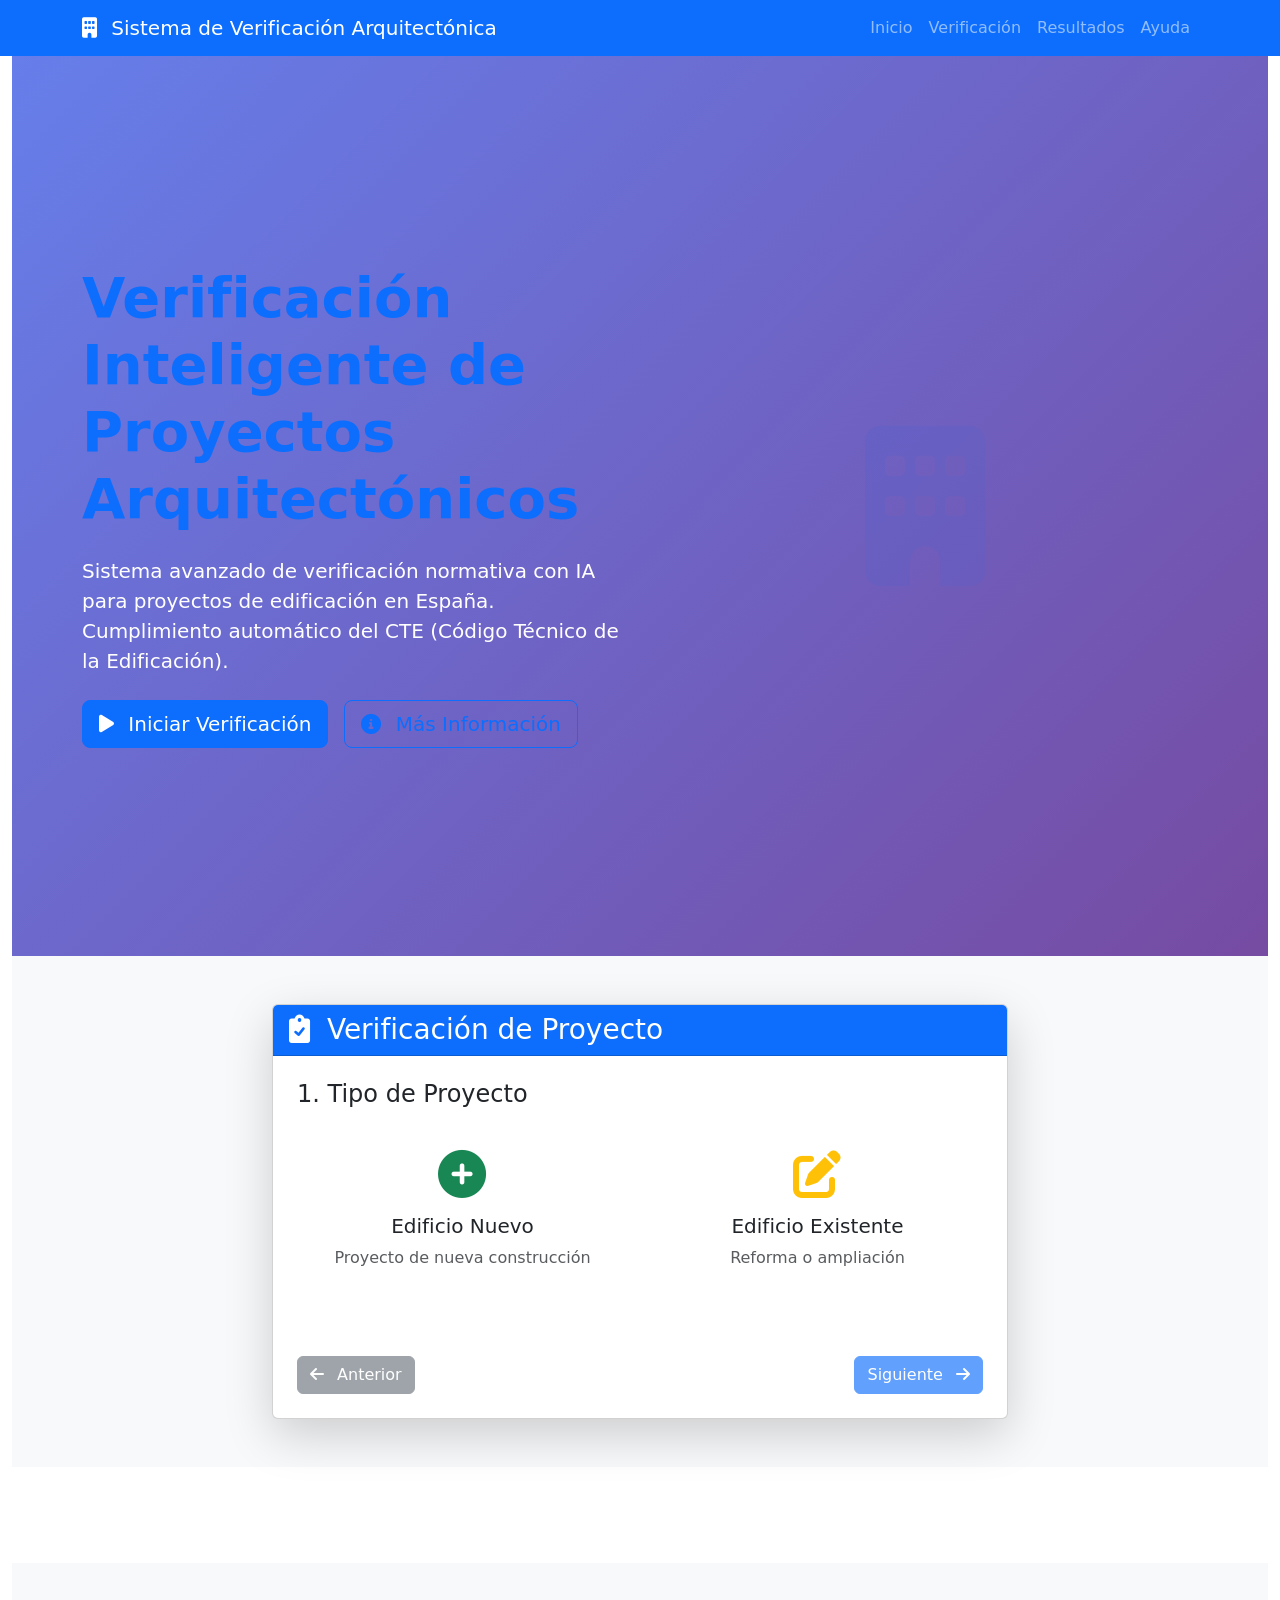
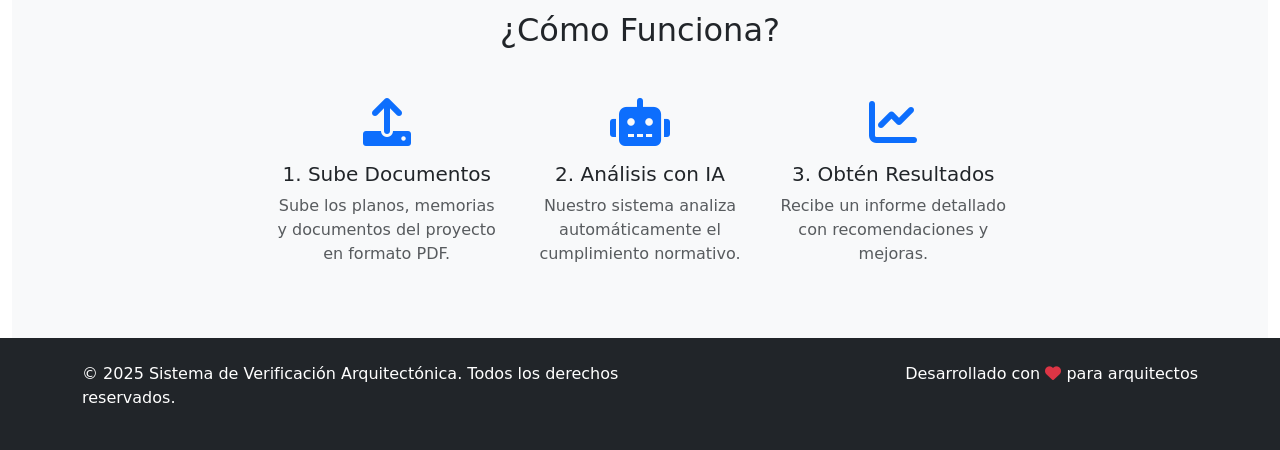
==== frontend/index.html @ 32bfb8ae "Sistema de Verificación Arquitectónica - Oracle Cloud ARM64 - Versión Limpia" ====
<!DOCTYPE html>
<html lang="es">
<head>
    <meta charset="UTF-8">
    <meta name="viewport" content="width=device-width, initial-scale=1.0">
    <title>Sistema de Verificación Arquitectónica</title>
    <link href="https://cdn.jsdelivr.net/npm/bootstrap@5.3.0/dist/css/bootstrap.min.css" rel="stylesheet">
    <link href="https://cdnjs.cloudflare.com/ajax/libs/font-awesome/6.0.0/css/all.min.css" rel="stylesheet">
    <link href="styles.css" rel="stylesheet">
</head>
<body>
    <!-- Navigation -->
    <nav class="navbar navbar-expand-lg navbar-dark bg-primary">
        <div class="container">
            <a class="navbar-brand" href="#">
                <i class="fas fa-building me-2"></i>
                Sistema de Verificación Arquitectónica
            </a>
            <button class="navbar-toggler" type="button" data-bs-toggle="collapse" data-bs-target="#navbarNav">
                <span class="navbar-toggler-icon"></span>
            </button>
            <div class="collapse navbar-collapse" id="navbarNav">
                <ul class="navbar-nav ms-auto">
                    <li class="nav-item">
                        <a class="nav-link" href="#home">Inicio</a>
                    </li>
                    <li class="nav-item">
                        <a class="nav-link" href="#verification">Verificación</a>
                    </li>
                    <li class="nav-item">
                        <a class="nav-link" href="#results">Resultados</a>
                    </li>
                    <li class="nav-item">
                        <a class="nav-link" href="#help">Ayuda</a>
                    </li>
                </ul>
            </div>
        </div>
    </nav>

    <!-- Main Content -->
    <div class="container-fluid">
        <!-- Hero Section -->
        <section id="home" class="hero-section">
            <div class="container">
                <div class="row align-items-center min-vh-100">
                    <div class="col-lg-6">
                        <h1 class="display-4 fw-bold text-primary mb-4">
                            Verificación Inteligente de Proyectos Arquitectónicos
                        </h1>
                        <p class="lead mb-4">
                            Sistema avanzado de verificación normativa con IA para proyectos de edificación en España.
                            Cumplimiento automático del CTE (Código Técnico de la Edificación).
                        </p>
                        <div class="d-flex gap-3">
                            <button class="btn btn-primary btn-lg" onclick="startVerification()">
                                <i class="fas fa-play me-2"></i>
                                Iniciar Verificación
                            </button>
                            <button class="btn btn-outline-primary btn-lg" onclick="scrollToSection('help')">
                                <i class="fas fa-info-circle me-2"></i>
                                Más Información
                            </button>
                        </div>
                    </div>
                    <div class="col-lg-6">
                        <div class="hero-image">
                            <i class="fas fa-building fa-10x text-primary opacity-25"></i>
                        </div>
                    </div>
                </div>
            </div>
        </section>

        <!-- Verification Section -->
        <section id="verification" class="py-5 bg-light">
            <div class="container">
                <div class="row">
                    <div class="col-lg-8 mx-auto">
                        <div class="card shadow-lg">
                            <div class="card-header bg-primary text-white">
                                <h3 class="card-title mb-0">
                                    <i class="fas fa-clipboard-check me-2"></i>
                                    Verificación de Proyecto
                                </h3>
                            </div>
                            <div class="card-body p-4">
                                <!-- Step 1: Project Type Selection -->
                                <div id="step1" class="verification-step active">
                                    <h4 class="mb-4">1. Tipo de Proyecto</h4>
                                    <div class="row">
                                        <div class="col-md-6">
                                            <div class="card project-type-card" onclick="selectProjectType('new')">
                                                <div class="card-body text-center">
                                                    <i class="fas fa-plus-circle fa-3x text-success mb-3"></i>
                                                    <h5>Edificio Nuevo</h5>
                                                    <p class="text-muted">Proyecto de nueva construcción</p>
                                                </div>
                                            </div>
                                        </div>
                                        <div class="col-md-6">
                                            <div class="card project-type-card" onclick="selectProjectType('existing')">
                                                <div class="card-body text-center">
                                                    <i class="fas fa-edit fa-3x text-warning mb-3"></i>
                                                    <h5>Edificio Existente</h5>
                                                    <p class="text-muted">Reforma o ampliación</p>
                                                </div>
                                            </div>
                                        </div>
                                    </div>
                                </div>

                                <!-- Step 2: File Upload -->
                                <div id="step2" class="verification-step">
                                    <h4 class="mb-4">2. Subir Documentos</h4>
                                    <div class="upload-area" id="uploadArea">
                                        <div class="upload-content">
                                            <i class="fas fa-cloud-upload-alt fa-3x text-muted mb-3"></i>
                                            <h5>Arrastra y suelta tus archivos aquí</h5>
                                            <p class="text-muted">o haz clic para seleccionar archivos</p>
                                            <input type="file" id="fileInput" multiple accept=".pdf" class="d-none">
                                            <button class="btn btn-outline-primary" onclick="document.getElementById('fileInput').click()">
                                                Seleccionar Archivos
                                            </button>
                                        </div>
                                    </div>
                                    <div id="fileList" class="mt-3"></div>
                                </div>

                                <!-- Step 3: Project Details -->
                                <div id="step3" class="verification-step">
                                    <h4 class="mb-4">3. Detalles del Proyecto</h4>
                                    <div class="row">
                                        <div class="col-md-6">
                                            <div class="mb-3">
                                                <label for="projectName" class="form-label">Nombre del Proyecto</label>
                                                <input type="text" class="form-control" id="projectName" placeholder="Ej: Residencia Unifamiliar">
                                            </div>
                                        </div>
                                        <div class="col-md-6">
                                            <div class="mb-3">
                                                <label for="projectLocation" class="form-label">Ubicación</label>
                                                <input type="text" class="form-control" id="projectLocation" placeholder="Ej: Madrid, España">
                                            </div>
                                        </div>
                                    </div>
                                    <div class="row">
                                        <div class="col-md-6">
                                            <div class="mb-3">
                                                <label for="buildingUse" class="form-label">Uso del Edificio</label>
                                                <select class="form-select" id="buildingUse">
                                                    <option value="">Seleccionar...</option>
                                                    <option value="residential">Residencial</option>
                                                    <option value="commercial">Comercial</option>
                                                    <option value="office">Oficinas</option>
                                                    <option value="industrial">Industrial</option>
                                                    <option value="public">Público</option>
                                                </select>
                                            </div>
                                        </div>
                                        <div class="col-md-6">
                                            <div class="mb-3">
                                                <label for="totalArea" class="form-label">Superficie Total (m²)</label>
                                                <input type="number" class="form-control" id="totalArea" placeholder="Ej: 150">
                                            </div>
                                        </div>
                                    </div>
                                </div>

                                <!-- Step 4: Verification Process -->
                                <div id="step4" class="verification-step">
                                    <h4 class="mb-4">4. Proceso de Verificación</h4>
                                    <div class="progress mb-4">
                                        <div class="progress-bar" role="progressbar" style="width: 0%" id="progressBar"></div>
                                    </div>
                                    <div id="verificationStatus" class="text-center">
                                        <div class="spinner-border text-primary" role="status">
                                            <span class="visually-hidden">Procesando...</span>
                                        </div>
                                        <p class="mt-2">Iniciando verificación...</p>
                                    </div>
                                </div>

                                <!-- Navigation Buttons -->
                                <div class="d-flex justify-content-between mt-4">
                                    <button class="btn btn-secondary" id="prevBtn" onclick="changeStep(-1)" disabled>
                                        <i class="fas fa-arrow-left me-2"></i>
                                        Anterior
                                    </button>
                                    <button class="btn btn-primary" id="nextBtn" onclick="changeStep(1)" disabled>
                                        Siguiente
                                        <i class="fas fa-arrow-right ms-2"></i>
                                    </button>
                                </div>
                            </div>
                        </div>
                    </div>
                </div>
            </div>
        </section>

        <!-- Results Section -->
        <section id="results" class="py-5">
            <div class="container">
                <div class="row">
                    <div class="col-lg-10 mx-auto">
                        <div id="resultsContainer" class="d-none">
                            <h2 class="text-center mb-5">Resultados de la Verificación</h2>
                            <div id="resultsContent"></div>
                        </div>
                    </div>
                </div>
            </div>
        </section>

        <!-- Help Section -->
        <section id="help" class="py-5 bg-light">
            <div class="container">
                <div class="row">
                    <div class="col-lg-8 mx-auto">
                        <h2 class="text-center mb-5">¿Cómo Funciona?</h2>
                        <div class="row">
                            <div class="col-md-4">
                                <div class="text-center mb-4">
                                    <i class="fas fa-upload fa-3x text-primary mb-3"></i>
                                    <h5>1. Sube Documentos</h5>
                                    <p class="text-muted">Sube los planos, memorias y documentos del proyecto en formato PDF.</p>
                                </div>
                            </div>
                            <div class="col-md-4">
                                <div class="text-center mb-4">
                                    <i class="fas fa-robot fa-3x text-primary mb-3"></i>
                                    <h5>2. Análisis con IA</h5>
                                    <p class="text-muted">Nuestro sistema analiza automáticamente el cumplimiento normativo.</p>
                                </div>
                            </div>
                            <div class="col-md-4">
                                <div class="text-center mb-4">
                                    <i class="fas fa-chart-line fa-3x text-primary mb-3"></i>
                                    <h5>3. Obtén Resultados</h5>
                                    <p class="text-muted">Recibe un informe detallado con recomendaciones y mejoras.</p>
                                </div>
                            </div>
                        </div>
                    </div>
                </div>
            </div>
        </section>
    </div>

    <!-- Footer -->
    <footer class="bg-dark text-white py-4">
        <div class="container">
            <div class="row">
                <div class="col-md-6">
                    <p>&copy; 2025 Sistema de Verificación Arquitectónica. Todos los derechos reservados.</p>
                </div>
                <div class="col-md-6 text-end">
                    <p>Desarrollado con <i class="fas fa-heart text-danger"></i> para arquitectos</p>
                </div>
            </div>
        </div>
    </footer>

    <!-- Scripts -->
    <script src="https://cdn.jsdelivr.net/npm/bootstrap@5.3.0/dist/js/bootstrap.bundle.min.js"></script>
    <script src="script.js"></script>
</body>
</html>
---- frontend/styles.css ----
/* Estilos personalizados para el Sistema de Verificación Arquitectónica */

:root {
    --primary-color: #0d6efd;
    --secondary-color: #6c757d;
    --success-color: #198754;
    --warning-color: #ffc107;
    --danger-color: #dc3545;
    --info-color: #0dcaf0;
    --light-color: #f8f9fa;
    --dark-color: #212529;
}

/* Hero Section */
.hero-section {
    background: linear-gradient(135deg, #667eea 0%, #764ba2 100%);
    color: white;
    min-height: 100vh;
    display: flex;
    align-items: center;
}

.hero-image {
    text-align: center;
    opacity: 0.3;
}

/* Verification Steps */
.verification-step {
    display: none;
    animation: fadeIn 0.5s ease-in-out;
}

.verification-step.active {
    display: block;
}

@keyframes fadeIn {
    from { opacity: 0; transform: translateY(20px); }
    to { opacity: 1; transform: translateY(0); }
}

/* Project Type Cards */
.project-type-card {
    cursor: pointer;
    transition: all 0.3s ease;
    border: 2px solid transparent;
    height: 200px;
    display: flex;
    align-items: center;
}

.project-type-card:hover {
    transform: translateY(-5px);
    box-shadow: 0 10px 25px rgba(0,0,0,0.1);
    border-color: var(--primary-color);
}

.project-type-card.selected {
    border-color: var(--primary-color);
    background-color: rgba(13, 110, 253, 0.1);
}

/* Upload Area */
.upload-area {
    border: 2px dashed #dee2e6;
    border-radius: 10px;
    padding: 40px;
    text-align: center;
    transition: all 0.3s ease;
    cursor: pointer;
    background-color: #f8f9fa;
}

.upload-area:hover {
    border-color: var(--primary-color);
    background-color: rgba(13, 110, 253, 0.05);
}

.upload-area.dragover {
    border-color: var(--primary-color);
    background-color: rgba(13, 110, 253, 0.1);
}

.upload-content {
    pointer-events: none;
}

/* File List */
.file-item {
    display: flex;
    align-items: center;
    padding: 10px;
    border: 1px solid #dee2e6;
    border-radius: 5px;
    margin-bottom: 10px;
    background-color: white;
}

.file-item .file-icon {
    font-size: 1.5rem;
    margin-right: 10px;
    color: var(--danger-color);
}

.file-item .file-info {
    flex-grow: 1;
}

.file-item .file-actions {
    display: flex;
    gap: 5px;
}

/* Progress Bar */
.progress {
    height: 20px;
    border-radius: 10px;
    background-color: #e9ecef;
}

.progress-bar {
    background: linear-gradient(90deg, var(--primary-color), var(--info-color));
    border-radius: 10px;
    transition: width 0.3s ease;
}

/* Results Cards */
.result-card {
    border-left: 4px solid var(--primary-color);
    margin-bottom: 20px;
    transition: all 0.3s ease;
}

.result-card:hover {
    transform: translateX(5px);
    box-shadow: 0 5px 15px rgba(0,0,0,0.1);
}

.result-card.success {
    border-left-color: var(--success-color);
}

.result-card.warning {
    border-left-color: var(--warning-color);
}

.result-card.danger {
    border-left-color: var(--danger-color);
}

/* Status Indicators */
.status-indicator {
    display: inline-block;
    width: 12px;
    height: 12px;
    border-radius: 50%;
    margin-right: 8px;
}

.status-indicator.success {
    background-color: var(--success-color);
}

.status-indicator.warning {
    background-color: var(--warning-color);
}

.status-indicator.danger {
    background-color: var(--danger-color);
}

.status-indicator.info {
    background-color: var(--info-color);
}

/* Loading Spinner */
.loading-spinner {
    display: inline-block;
    width: 20px;
    height: 20px;
    border: 3px solid #f3f3f3;
    border-top: 3px solid var(--primary-color);
    border-radius: 50%;
    animation: spin 1s linear infinite;
}

@keyframes spin {
    0% { transform: rotate(0deg); }
    100% { transform: rotate(360deg); }
}

/* Verification Status */
.verification-status {
    padding: 20px;
    text-align: center;
    background-color: #f8f9fa;
    border-radius: 10px;
    margin: 20px 0;
}

.verification-status .status-icon {
    font-size: 3rem;
    margin-bottom: 15px;
}

.verification-status .status-text {
    font-size: 1.2rem;
    font-weight: 500;
}

/* Issue Cards */
.issue-card {
    border: 1px solid #dee2e6;
    border-radius: 8px;
    padding: 15px;
    margin-bottom: 15px;
    background-color: white;
}

.issue-card.high {
    border-left: 4px solid var(--danger-color);
}

.issue-card.medium {
    border-left: 4px solid var(--warning-color);
}

.issue-card.low {
    border-left: 4px solid var(--info-color);
}

.issue-card .issue-title {
    font-weight: 600;
    margin-bottom: 8px;
}

.issue-card .issue-description {
    color: #6c757d;
    margin-bottom: 10px;
}

.issue-card .issue-recommendation {
    background-color: #f8f9fa;
    padding: 10px;
    border-radius: 5px;
    font-style: italic;
}

/* Summary Cards */
.summary-card {
    background: linear-gradient(135deg, var(--primary-color), var(--info-color));
    color: white;
    border-radius: 10px;
    padding: 20px;
    text-align: center;
    margin-bottom: 20px;
}

.summary-card .summary-number {
    font-size: 2.5rem;
    font-weight: bold;
    margin-bottom: 5px;
}

.summary-card .summary-label {
    font-size: 1.1rem;
    opacity: 0.9;
}

/* Responsive Design */
@media (max-width: 768px) {
    .hero-section h1 {
        font-size: 2rem;
    }
    
    .project-type-card {
        height: 150px;
        margin-bottom: 15px;
    }
    
    .upload-area {
        padding: 20px;
    }
    
    .verification-status .status-icon {
        font-size: 2rem;
    }
}

/* Custom Scrollbar */
::-webkit-scrollbar {
    width: 8px;
}

::-webkit-scrollbar-track {
    background: #f1f1f1;
}

::-webkit-scrollbar-thumb {
    background: var(--primary-color);
    border-radius: 4px;
}

::-webkit-scrollbar-thumb:hover {
    background: #0a58ca;
}

/* Animation Classes */
.fade-in {
    animation: fadeIn 0.5s ease-in-out;
}

.slide-in-left {
    animation: slideInLeft 0.5s ease-in-out;
}

.slide-in-right {
    animation: slideInRight 0.5s ease-in-out;
}

@keyframes slideInLeft {
    from { opacity: 0; transform: translateX(-50px); }
    to { opacity: 1; transform: translateX(0); }
}

@keyframes slideInRight {
    from { opacity: 0; transform: translateX(50px); }
    to { opacity: 1; transform: translateX(0); }
}

/* Utility Classes */
.text-truncate-2 {
    display: -webkit-box;
    -webkit-line-clamp: 2;
    -webkit-box-orient: vertical;
    overflow: hidden;
}

.shadow-hover {
    transition: box-shadow 0.3s ease;
}

.shadow-hover:hover {
    box-shadow: 0 10px 25px rgba(0,0,0,0.15);
}

/* Print Styles */
@media print {
    .navbar, .footer, .btn, .verification-step:not(.active) {
        display: none !important;
    }
    
    .verification-step.active {
        display: block !important;
    }
    
    .card {
        border: 1px solid #000 !important;
        box-shadow: none !important;
    }
}
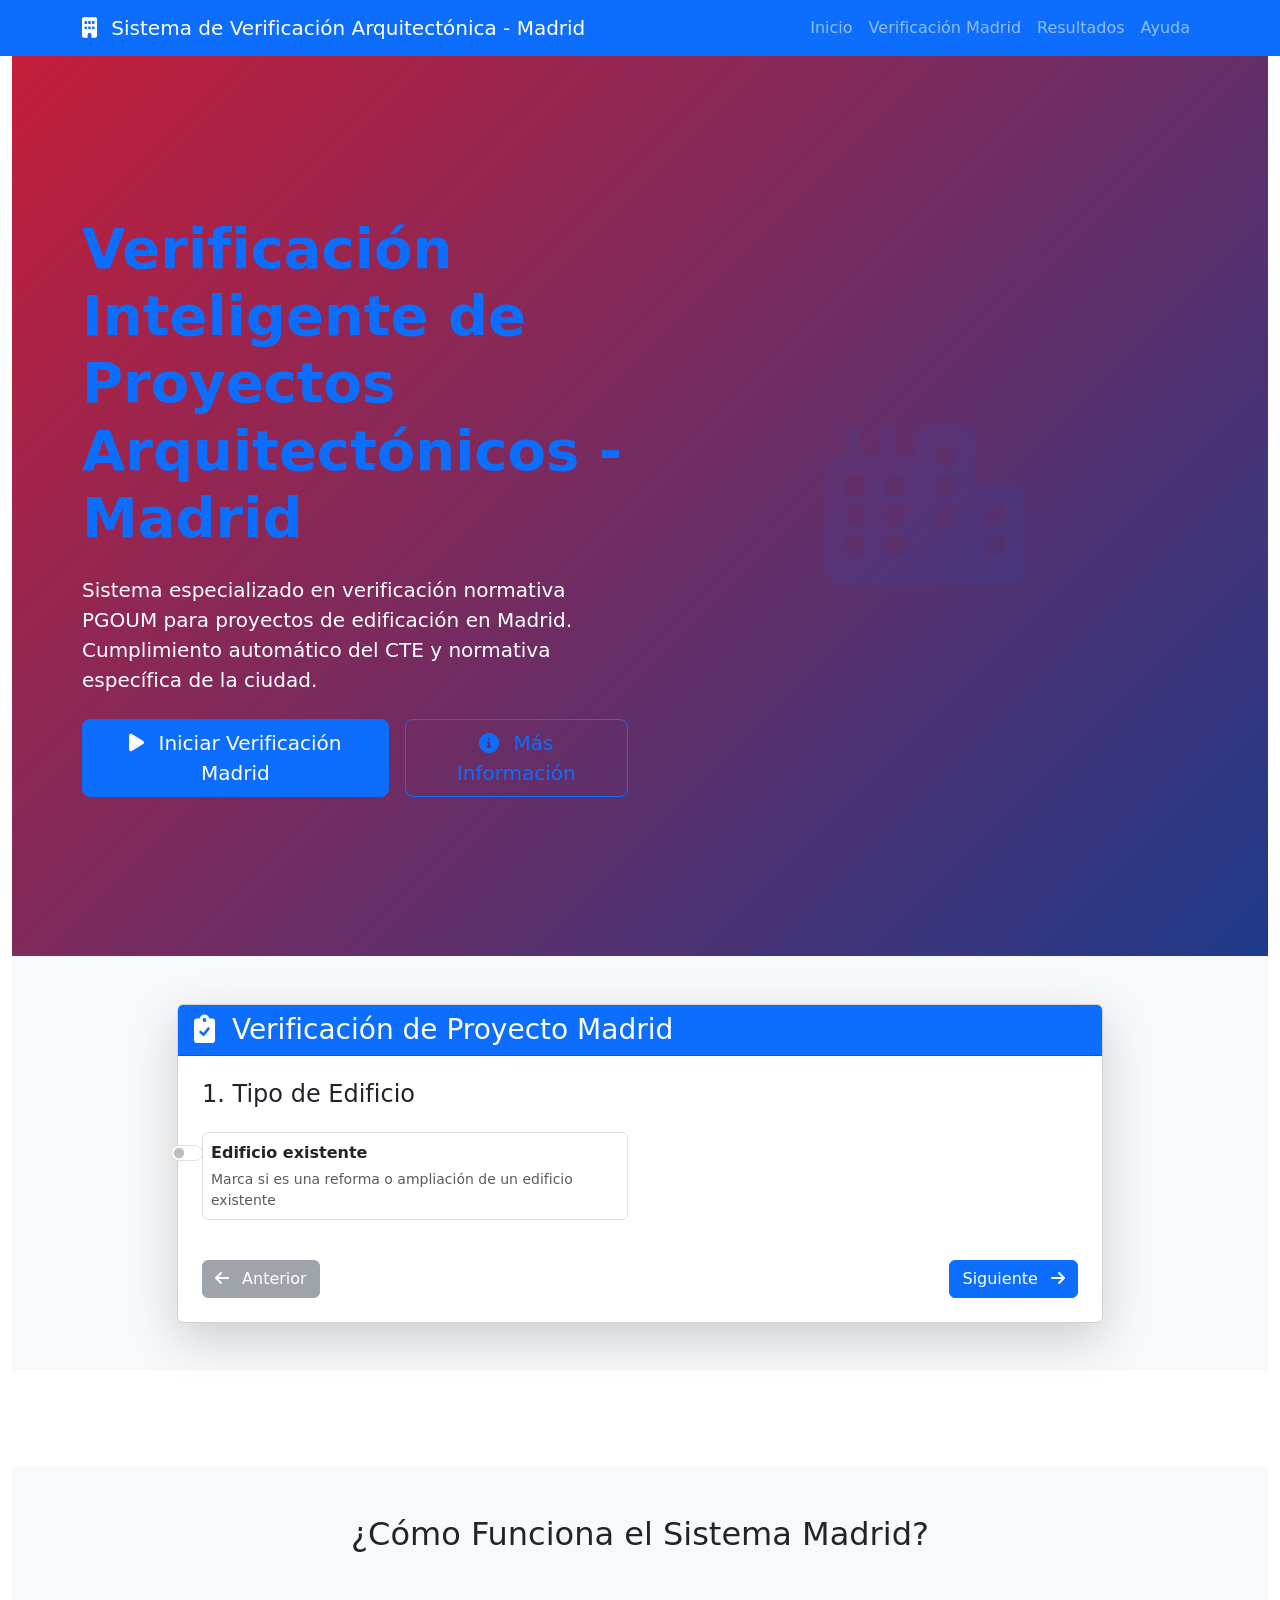
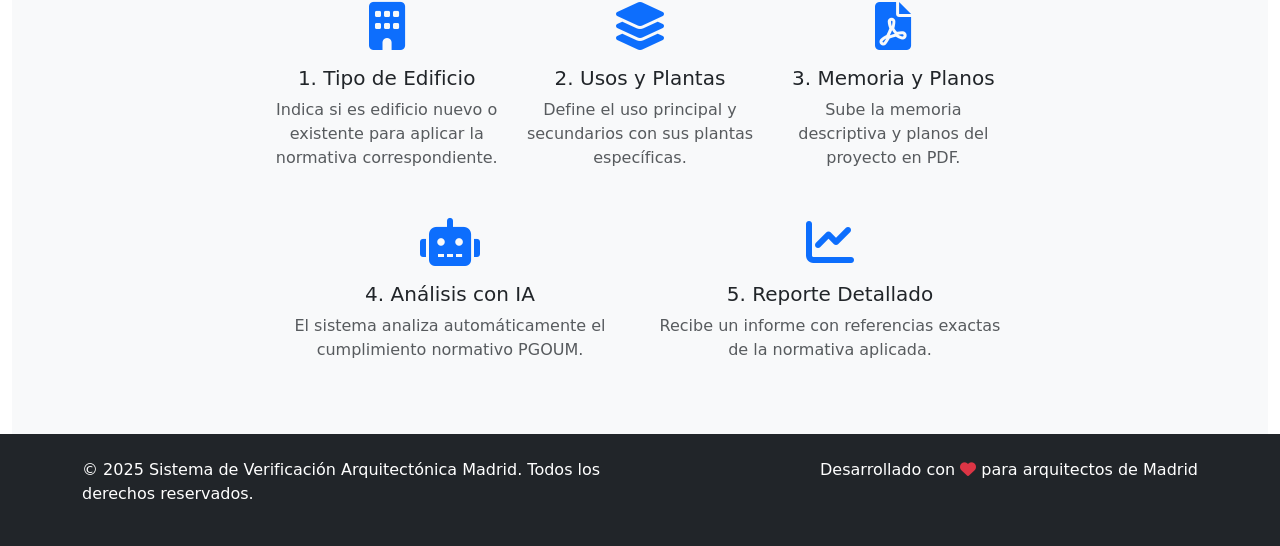
==== commit 06c6b553: "FRONTEND MADRID ESPECÍFICO COMPLETO  Implementación completa del frontend Madrid con todas las espec" ====
--- a/frontend/index.html
+++ b/frontend/index.html
@@ -3,7 +3,7 @@
 <head>
     <meta charset="UTF-8">
     <meta name="viewport" content="width=device-width, initial-scale=1.0">
-    <title>Sistema de Verificación Arquitectónica</title>
+    <title>Sistema de Verificación Arquitectónica - Madrid</title>
     <link href="https://cdn.jsdelivr.net/npm/bootstrap@5.3.0/dist/css/bootstrap.min.css" rel="stylesheet">
     <link href="https://cdnjs.cloudflare.com/ajax/libs/font-awesome/6.0.0/css/all.min.css" rel="stylesheet">
     <link href="styles.css" rel="stylesheet">
@@ -14,7 +14,7 @@
         <div class="container">
             <a class="navbar-brand" href="#">
                 <i class="fas fa-building me-2"></i>
-                Sistema de Verificación Arquitectónica
+                Sistema de Verificación Arquitectónica - Madrid
             </a>
             <button class="navbar-toggler" type="button" data-bs-toggle="collapse" data-bs-target="#navbarNav">
                 <span class="navbar-toggler-icon"></span>
@@ -25,7 +25,7 @@
                         <a class="nav-link" href="#home">Inicio</a>
                     </li>
                     <li class="nav-item">
-                        <a class="nav-link" href="#verification">Verificación</a>
+                        <a class="nav-link" href="#verification">Verificación Madrid</a>
                     </li>
                     <li class="nav-item">
                         <a class="nav-link" href="#results">Resultados</a>
@@ -46,16 +46,16 @@
                 <div class="row align-items-center min-vh-100">
                     <div class="col-lg-6">
                         <h1 class="display-4 fw-bold text-primary mb-4">
-                            Verificación Inteligente de Proyectos Arquitectónicos
+                            Verificación Inteligente de Proyectos Arquitectónicos - Madrid
                         </h1>
                         <p class="lead mb-4">
-                            Sistema avanzado de verificación normativa con IA para proyectos de edificación en España.
-                            Cumplimiento automático del CTE (Código Técnico de la Edificación).
+                            Sistema especializado en verificación normativa PGOUM para proyectos de edificación en Madrid.
+                            Cumplimiento automático del CTE y normativa específica de la ciudad.
                         </p>
                         <div class="d-flex gap-3">
-                            <button class="btn btn-primary btn-lg" onclick="startVerification()">
+                            <button class="btn btn-primary btn-lg" onclick="startMadridVerification()">
                                 <i class="fas fa-play me-2"></i>
-                                Iniciar Verificación
+                                Iniciar Verificación Madrid
                             </button>
                             <button class="btn btn-outline-primary btn-lg" onclick="scrollToSection('help')">
                                 <i class="fas fa-info-circle me-2"></i>
@@ -65,7 +65,7 @@
                     </div>
                     <div class="col-lg-6">
                         <div class="hero-image">
-                            <i class="fas fa-building fa-10x text-primary opacity-25"></i>
+                            <i class="fas fa-city fa-10x text-primary opacity-25"></i>
                         </div>
                     </div>
                 </div>
@@ -76,48 +76,149 @@
         <section id="verification" class="py-5 bg-light">
             <div class="container">
                 <div class="row">
-                    <div class="col-lg-8 mx-auto">
+                    <div class="col-lg-10 mx-auto">
                         <div class="card shadow-lg">
                             <div class="card-header bg-primary text-white">
                                 <h3 class="card-title mb-0">
                                     <i class="fas fa-clipboard-check me-2"></i>
-                                    Verificación de Proyecto
+                                    Verificación de Proyecto Madrid
                                 </h3>
                             </div>
                             <div class="card-body p-4">
-                                <!-- Step 1: Project Type Selection -->
+                                <!-- Step 1: Building Type -->
                                 <div id="step1" class="verification-step active">
-                                    <h4 class="mb-4">1. Tipo de Proyecto</h4>
+                                    <h4 class="mb-4">1. Tipo de Edificio</h4>
                                     <div class="row">
                                         <div class="col-md-6">
-                                            <div class="card project-type-card" onclick="selectProjectType('new')">
-                                                <div class="card-body text-center">
-                                                    <i class="fas fa-plus-circle fa-3x text-success mb-3"></i>
-                                                    <h5>Edificio Nuevo</h5>
-                                                    <p class="text-muted">Proyecto de nueva construcción</p>
+                                            <div class="form-check form-switch mb-3">
+                                                <input class="form-check-input" type="checkbox" id="isExistingBuilding" onchange="toggleBuildingType()">
+                                                <label class="form-check-label" for="isExistingBuilding">
+                                                    <strong>Edificio existente</strong>
+                                                </label>
+                                                <small class="form-text text-muted d-block">
+                                                    Marca si es una reforma o ampliación de un edificio existente
+                                                </small>
+                                            </div>
+                                        </div>
+                                    </div>
+                                </div>
+
+                                <!-- Step 2: Primary Use -->
+                                <div id="step2" class="verification-step">
+                                    <h4 class="mb-4">2. Uso Principal del Edificio</h4>
+                                    <div class="row">
+                                        <div class="col-md-8">
+                                            <label for="primaryUse" class="form-label">Selecciona el uso principal:</label>
+                                            <select class="form-select" id="primaryUse" onchange="updatePrimaryUse()">
+                                                <option value="">Seleccionar uso principal...</option>
+                                                <option value="residencial">Residencial</option>
+                                                <option value="industrial">Industrial</option>
+                                                <option value="garaje-aparcamiento">Garaje-Aparcamiento</option>
+                                                <option value="servicios_terciarios">Servicios Terciarios</option>
+                                                <option value="dotacional_zona_verde">Dotacional zona verde</option>
+                                                <option value="dotacional_deportivo">Dotacional Deportivo</option>
+                                                <option value="dotacional_equipamiento">Dotacional equipamiento</option>
+                                                <option value="dotacional_servicios_publicos">Dotacional servicios públicos</option>
+                                                <option value="dotacional_administracion_publica">Dotacional administración pública</option>
+                                                <option value="dotacional_infraestructural">Dotacional Infraestructural</option>
+                                                <option value="dotacional_via_publica">Dotacional Vía Pública</option>
+                                                <option value="dotacional_transporte">Dotacional Transporte</option>
+                                            </select>
+                                        </div>
+                                    </div>
+                                </div>
+
+                                <!-- Step 3: Secondary Uses -->
+                                <div id="step3" class="verification-step">
+                                    <h4 class="mb-4">3. Usos Secundarios</h4>
+                                    <div class="row">
+                                        <div class="col-md-6">
+                                            <div class="form-check form-switch mb-3">
+                                                <input class="form-check-input" type="checkbox" id="hasSecondaryUses" onchange="toggleSecondaryUses()">
+                                                <label class="form-check-label" for="hasSecondaryUses">
+                                                    <strong>Tiene uso secundario</strong>
+                                                </label>
+                                            </div>
+                                        </div>
+                                    </div>
+                                    
+                                    <!-- Secondary Uses Selection -->
+                                    <div id="secondaryUsesSection" class="d-none">
+                                        <div class="row">
+                                            <div class="col-md-8">
+                                                <label class="form-label">Selecciona usos secundarios (puedes elegir varios):</label>
+                                                <div class="row">
+                                                    <div class="col-md-6">
+                                                        <div class="form-check">
+                                                            <input class="form-check-input" type="checkbox" value="residencial" id="sec_residencial" onchange="toggleSecondaryUse('residencial')">
+                                                            <label class="form-check-label" for="sec_residencial">Residencial</label>
+                                                        </div>
+                                                        <div class="form-check">
+                                                            <input class="form-check-input" type="checkbox" value="industrial" id="sec_industrial" onchange="toggleSecondaryUse('industrial')">
+                                                            <label class="form-check-label" for="sec_industrial">Industrial</label>
+                                                        </div>
+                                                        <div class="form-check">
+                                                            <input class="form-check-input" type="checkbox" value="garaje-aparcamiento" id="sec_garaje" onchange="toggleSecondaryUse('garaje-aparcamiento')">
+                                                            <label class="form-check-label" for="sec_garaje">Garaje-Aparcamiento</label>
+                                                        </div>
+                                                        <div class="form-check">
+                                                            <input class="form-check-input" type="checkbox" value="servicios_terciarios" id="sec_terciarios" onchange="toggleSecondaryUse('servicios_terciarios')">
+                                                            <label class="form-check-label" for="sec_terciarios">Servicios Terciarios</label>
+                                                        </div>
+                                                        <div class="form-check">
+                                                            <input class="form-check-input" type="checkbox" value="dotacional_zona_verde" id="sec_zona_verde" onchange="toggleSecondaryUse('dotacional_zona_verde')">
+                                                            <label class="form-check-label" for="sec_zona_verde">Dotacional zona verde</label>
+                                                        </div>
+                                                        <div class="form-check">
+                                                            <input class="form-check-input" type="checkbox" value="dotacional_deportivo" id="sec_deportivo" onchange="toggleSecondaryUse('dotacional_deportivo')">
+                                                            <label class="form-check-label" for="sec_deportivo">Dotacional Deportivo</label>
+                                                        </div>
+                                                    </div>
+                                                    <div class="col-md-6">
+                                                        <div class="form-check">
+                                                            <input class="form-check-input" type="checkbox" value="dotacional_equipamiento" id="sec_equipamiento" onchange="toggleSecondaryUse('dotacional_equipamiento')">
+                                                            <label class="form-check-label" for="sec_equipamiento">Dotacional equipamiento</label>
+                                                        </div>
+                                                        <div class="form-check">
+                                                            <input class="form-check-input" type="checkbox" value="dotacional_servicios_publicos" id="sec_servicios_publicos" onchange="toggleSecondaryUse('dotacional_servicios_publicos')">
+                                                            <label class="form-check-label" for="sec_servicios_publicos">Dotacional servicios públicos</label>
+                                                        </div>
+                                                        <div class="form-check">
+                                                            <input class="form-check-input" type="checkbox" value="dotacional_administracion_publica" id="sec_administracion" onchange="toggleSecondaryUse('dotacional_administracion_publica')">
+                                                            <label class="form-check-label" for="sec_administracion">Dotacional administración pública</label>
+                                                        </div>
+                                                        <div class="form-check">
+                                                            <input class="form-check-input" type="checkbox" value="dotacional_infraestructural" id="sec_infraestructural" onchange="toggleSecondaryUse('dotacional_infraestructural')">
+                                                            <label class="form-check-label" for="sec_infraestructural">Dotacional Infraestructural</label>
+                                                        </div>
+                                                        <div class="form-check">
+                                                            <input class="form-check-input" type="checkbox" value="dotacional_via_publica" id="sec_via_publica" onchange="toggleSecondaryUse('dotacional_via_publica')">
+                                                            <label class="form-check-label" for="sec_via_publica">Dotacional Vía Pública</label>
+                                                        </div>
+                                                        <div class="form-check">
+                                                            <input class="form-check-input" type="checkbox" value="dotacional_transporte" id="sec_transporte" onchange="toggleSecondaryUse('dotacional_transporte')">
+                                                            <label class="form-check-label" for="sec_transporte">Dotacional Transporte</label>
+                                                        </div>
+                                                    </div>
                                                 </div>
                                             </div>
                                         </div>
-                                        <div class="col-md-6">
-                                            <div class="card project-type-card" onclick="selectProjectType('existing')">
-                                                <div class="card-body text-center">
-                                                    <i class="fas fa-edit fa-3x text-warning mb-3"></i>
-                                                    <h5>Edificio Existente</h5>
-                                                    <p class="text-muted">Reforma o ampliación</p>
-                                                </div>
-                                            </div>
-                                        </div>
-                                    </div>
-                                </div>
-
-                                <!-- Step 2: File Upload -->
-                                <div id="step2" class="verification-step">
-                                    <h4 class="mb-4">2. Subir Documentos</h4>
+                                        
+                                        <!-- Floor Selection for Secondary Uses -->
+                                        <div id="secondaryUsesFloors" class="mt-4">
+                                            <!-- Dynamic content will be added here -->
+                                        </div>
+                                    </div>
+                                </div>
+
+                                <!-- Step 4: File Upload -->
+                                <div id="step4" class="verification-step">
+                                    <h4 class="mb-4">4. Subir Memoria y Planos</h4>
                                     <div class="upload-area" id="uploadArea">
                                         <div class="upload-content">
                                             <i class="fas fa-cloud-upload-alt fa-3x text-muted mb-3"></i>
-                                            <h5>Arrastra y suelta tus archivos aquí</h5>
-                                            <p class="text-muted">o haz clic para seleccionar archivos</p>
+                                            <h5>Arrastra y suelta memoria y planos aquí</h5>
+                                            <p class="text-muted">o haz clic para seleccionar archivos PDF</p>
                                             <input type="file" id="fileInput" multiple accept=".pdf" class="d-none">
                                             <button class="btn btn-outline-primary" onclick="document.getElementById('fileInput').click()">
                                                 Seleccionar Archivos
@@ -127,49 +228,9 @@
                                     <div id="fileList" class="mt-3"></div>
                                 </div>
 
-                                <!-- Step 3: Project Details -->
-                                <div id="step3" class="verification-step">
-                                    <h4 class="mb-4">3. Detalles del Proyecto</h4>
-                                    <div class="row">
-                                        <div class="col-md-6">
-                                            <div class="mb-3">
-                                                <label for="projectName" class="form-label">Nombre del Proyecto</label>
-                                                <input type="text" class="form-control" id="projectName" placeholder="Ej: Residencia Unifamiliar">
-                                            </div>
-                                        </div>
-                                        <div class="col-md-6">
-                                            <div class="mb-3">
-                                                <label for="projectLocation" class="form-label">Ubicación</label>
-                                                <input type="text" class="form-control" id="projectLocation" placeholder="Ej: Madrid, España">
-                                            </div>
-                                        </div>
-                                    </div>
-                                    <div class="row">
-                                        <div class="col-md-6">
-                                            <div class="mb-3">
-                                                <label for="buildingUse" class="form-label">Uso del Edificio</label>
-                                                <select class="form-select" id="buildingUse">
-                                                    <option value="">Seleccionar...</option>
-                                                    <option value="residential">Residencial</option>
-                                                    <option value="commercial">Comercial</option>
-                                                    <option value="office">Oficinas</option>
-                                                    <option value="industrial">Industrial</option>
-                                                    <option value="public">Público</option>
-                                                </select>
-                                            </div>
-                                        </div>
-                                        <div class="col-md-6">
-                                            <div class="mb-3">
-                                                <label for="totalArea" class="form-label">Superficie Total (m²)</label>
-                                                <input type="number" class="form-control" id="totalArea" placeholder="Ej: 150">
-                                            </div>
-                                        </div>
-                                    </div>
-                                </div>
-
-                                <!-- Step 4: Verification Process -->
-                                <div id="step4" class="verification-step">
-                                    <h4 class="mb-4">4. Proceso de Verificación</h4>
+                                <!-- Step 5: Verification Process -->
+                                <div id="step5" class="verification-step">
+                                    <h4 class="mb-4">5. Proceso de Verificación Madrid</h4>
                                     <div class="progress mb-4">
                                         <div class="progress-bar" role="progressbar" style="width: 0%" id="progressBar"></div>
                                     </div>
@@ -177,7 +238,7 @@
                                         <div class="spinner-border text-primary" role="status">
                                             <span class="visually-hidden">Procesando...</span>
                                         </div>
-                                        <p class="mt-2">Iniciando verificación...</p>
+                                        <p class="mt-2">Iniciando verificación Madrid...</p>
                                     </div>
                                 </div>
 
@@ -205,7 +266,7 @@
                 <div class="row">
                     <div class="col-lg-10 mx-auto">
                         <div id="resultsContainer" class="d-none">
-                            <h2 class="text-center mb-5">Resultados de la Verificación</h2>
+                            <h2 class="text-center mb-5">Resultados de la Verificación Madrid</h2>
                             <div id="resultsContent"></div>
                         </div>
                     </div>
@@ -218,27 +279,43 @@
             <div class="container">
                 <div class="row">
                     <div class="col-lg-8 mx-auto">
-                        <h2 class="text-center mb-5">¿Cómo Funciona?</h2>
+                        <h2 class="text-center mb-5">¿Cómo Funciona el Sistema Madrid?</h2>
                         <div class="row">
                             <div class="col-md-4">
                                 <div class="text-center mb-4">
-                                    <i class="fas fa-upload fa-3x text-primary mb-3"></i>
-                                    <h5>1. Sube Documentos</h5>
-                                    <p class="text-muted">Sube los planos, memorias y documentos del proyecto en formato PDF.</p>
+                                    <i class="fas fa-building fa-3x text-primary mb-3"></i>
+                                    <h5>1. Tipo de Edificio</h5>
+                                    <p class="text-muted">Indica si es edificio nuevo o existente para aplicar la normativa correspondiente.</p>
                                 </div>
                             </div>
                             <div class="col-md-4">
                                 <div class="text-center mb-4">
+                                    <i class="fas fa-layer-group fa-3x text-primary mb-3"></i>
+                                    <h5>2. Usos y Plantas</h5>
+                                    <p class="text-muted">Define el uso principal y secundarios con sus plantas específicas.</p>
+                                </div>
+                            </div>
+                            <div class="col-md-4">
+                                <div class="text-center mb-4">
+                                    <i class="fas fa-file-pdf fa-3x text-primary mb-3"></i>
+                                    <h5>3. Memoria y Planos</h5>
+                                    <p class="text-muted">Sube la memoria descriptiva y planos del proyecto en PDF.</p>
+                                </div>
+                            </div>
+                        </div>
+                        <div class="row mt-4">
+                            <div class="col-md-6">
+                                <div class="text-center mb-4">
                                     <i class="fas fa-robot fa-3x text-primary mb-3"></i>
-                                    <h5>2. Análisis con IA</h5>
-                                    <p class="text-muted">Nuestro sistema analiza automáticamente el cumplimiento normativo.</p>
-                                </div>
-                            </div>
-                            <div class="col-md-4">
+                                    <h5>4. Análisis con IA</h5>
+                                    <p class="text-muted">El sistema analiza automáticamente el cumplimiento normativo PGOUM.</p>
+                                </div>
+                            </div>
+                            <div class="col-md-6">
                                 <div class="text-center mb-4">
                                     <i class="fas fa-chart-line fa-3x text-primary mb-3"></i>
-                                    <h5>3. Obtén Resultados</h5>
-                                    <p class="text-muted">Recibe un informe detallado con recomendaciones y mejoras.</p>
+                                    <h5>5. Reporte Detallado</h5>
+                                    <p class="text-muted">Recibe un informe con referencias exactas de la normativa aplicada.</p>
                                 </div>
                             </div>
                         </div>
@@ -253,10 +330,10 @@
         <div class="container">
             <div class="row">
                 <div class="col-md-6">
-                    <p>&copy; 2025 Sistema de Verificación Arquitectónica. Todos los derechos reservados.</p>
+                    <p>&copy; 2025 Sistema de Verificación Arquitectónica Madrid. Todos los derechos reservados.</p>
                 </div>
                 <div class="col-md-6 text-end">
-                    <p>Desarrollado con <i class="fas fa-heart text-danger"></i> para arquitectos</p>
+                    <p>Desarrollado con <i class="fas fa-heart text-danger"></i> para arquitectos de Madrid</p>
                 </div>
             </div>
         </div>
@@ -266,4 +343,4 @@
     <script src="https://cdn.jsdelivr.net/npm/bootstrap@5.3.0/dist/js/bootstrap.bundle.min.js"></script>
     <script src="script.js"></script>
 </body>
-</html>
+</html>
--- a/frontend/styles.css
+++ b/frontend/styles.css
@@ -1,4 +1,4 @@
-/* Estilos personalizados para el Sistema de Verificación Arquitectónica */
+/* Estilos personalizados para el Sistema de Verificación Arquitectónica Madrid */
 
 :root {
     --primary-color: #0d6efd;
@@ -9,11 +9,13 @@
     --info-color: #0dcaf0;
     --light-color: #f8f9fa;
     --dark-color: #212529;
-}
-
-/* Hero Section */
+    --madrid-red: #c41e3a;
+    --madrid-blue: #1e3a8a;
+}
+
+/* Hero Section Madrid */
 .hero-section {
-    background: linear-gradient(135deg, #667eea 0%, #764ba2 100%);
+    background: linear-gradient(135deg, var(--madrid-red) 0%, var(--madrid-blue) 100%);
     color: white;
     min-height: 100vh;
     display: flex;
@@ -345,6 +347,108 @@
     box-shadow: 0 10px 25px rgba(0,0,0,0.15);
 }
 
+/* Madrid Specific Styles */
+.floor-selection {
+    background-color: #f8f9fa;
+    padding: 1rem;
+    border-radius: 0.375rem;
+    border: 1px solid #dee2e6;
+}
+
+.floor-range {
+    margin-bottom: 1rem;
+}
+
+.selected-floors {
+    min-height: 2rem;
+    padding: 0.5rem;
+    background-color: #e9ecef;
+    border-radius: 0.375rem;
+    border: 1px solid #ced4da;
+}
+
+.floor-selector-card {
+    margin-bottom: 1rem;
+    border-left: 4px solid var(--primary-color);
+}
+
+.secondary-use-section {
+    background-color: #f8f9fa;
+    padding: 1.5rem;
+    border-radius: 0.5rem;
+    border: 1px solid #dee2e6;
+    margin-bottom: 1rem;
+}
+
+.use-checkbox-group {
+    display: grid;
+    grid-template-columns: repeat(auto-fit, minmax(200px, 1fr));
+    gap: 0.5rem;
+    margin-top: 1rem;
+}
+
+.form-check {
+    padding: 0.5rem;
+    background-color: white;
+    border-radius: 0.375rem;
+    border: 1px solid #dee2e6;
+    transition: all 0.2s ease;
+}
+
+.form-check:hover {
+    background-color: #f8f9fa;
+    border-color: var(--primary-color);
+}
+
+.form-check-input:checked + .form-check-label {
+    font-weight: 600;
+    color: var(--primary-color);
+}
+
+.badge {
+    font-size: 0.8rem;
+    padding: 0.4rem 0.6rem;
+}
+
+/* Madrid Status Indicators */
+.status-compliant {
+    color: var(--success-color);
+    font-weight: 600;
+}
+
+.status-non-compliant {
+    color: var(--danger-color);
+    font-weight: 600;
+}
+
+.status-warning {
+    color: var(--warning-color);
+    font-weight: 600;
+}
+
+/* Madrid Project Summary */
+.madrid-project-summary {
+    background: linear-gradient(135deg, #f8f9fa 0%, #e9ecef 100%);
+    border-radius: 0.5rem;
+    padding: 1.5rem;
+    border-left: 4px solid var(--madrid-red);
+}
+
+/* Responsive Design for Madrid */
+@media (max-width: 768px) {
+    .use-checkbox-group {
+        grid-template-columns: 1fr;
+    }
+    
+    .floor-selection .row {
+        flex-direction: column;
+    }
+    
+    .floor-selection .col-md-4 {
+        margin-bottom: 1rem;
+    }
+}
+
 /* Print Styles */
 @media print {
     .navbar, .footer, .btn, .verification-step:not(.active) {
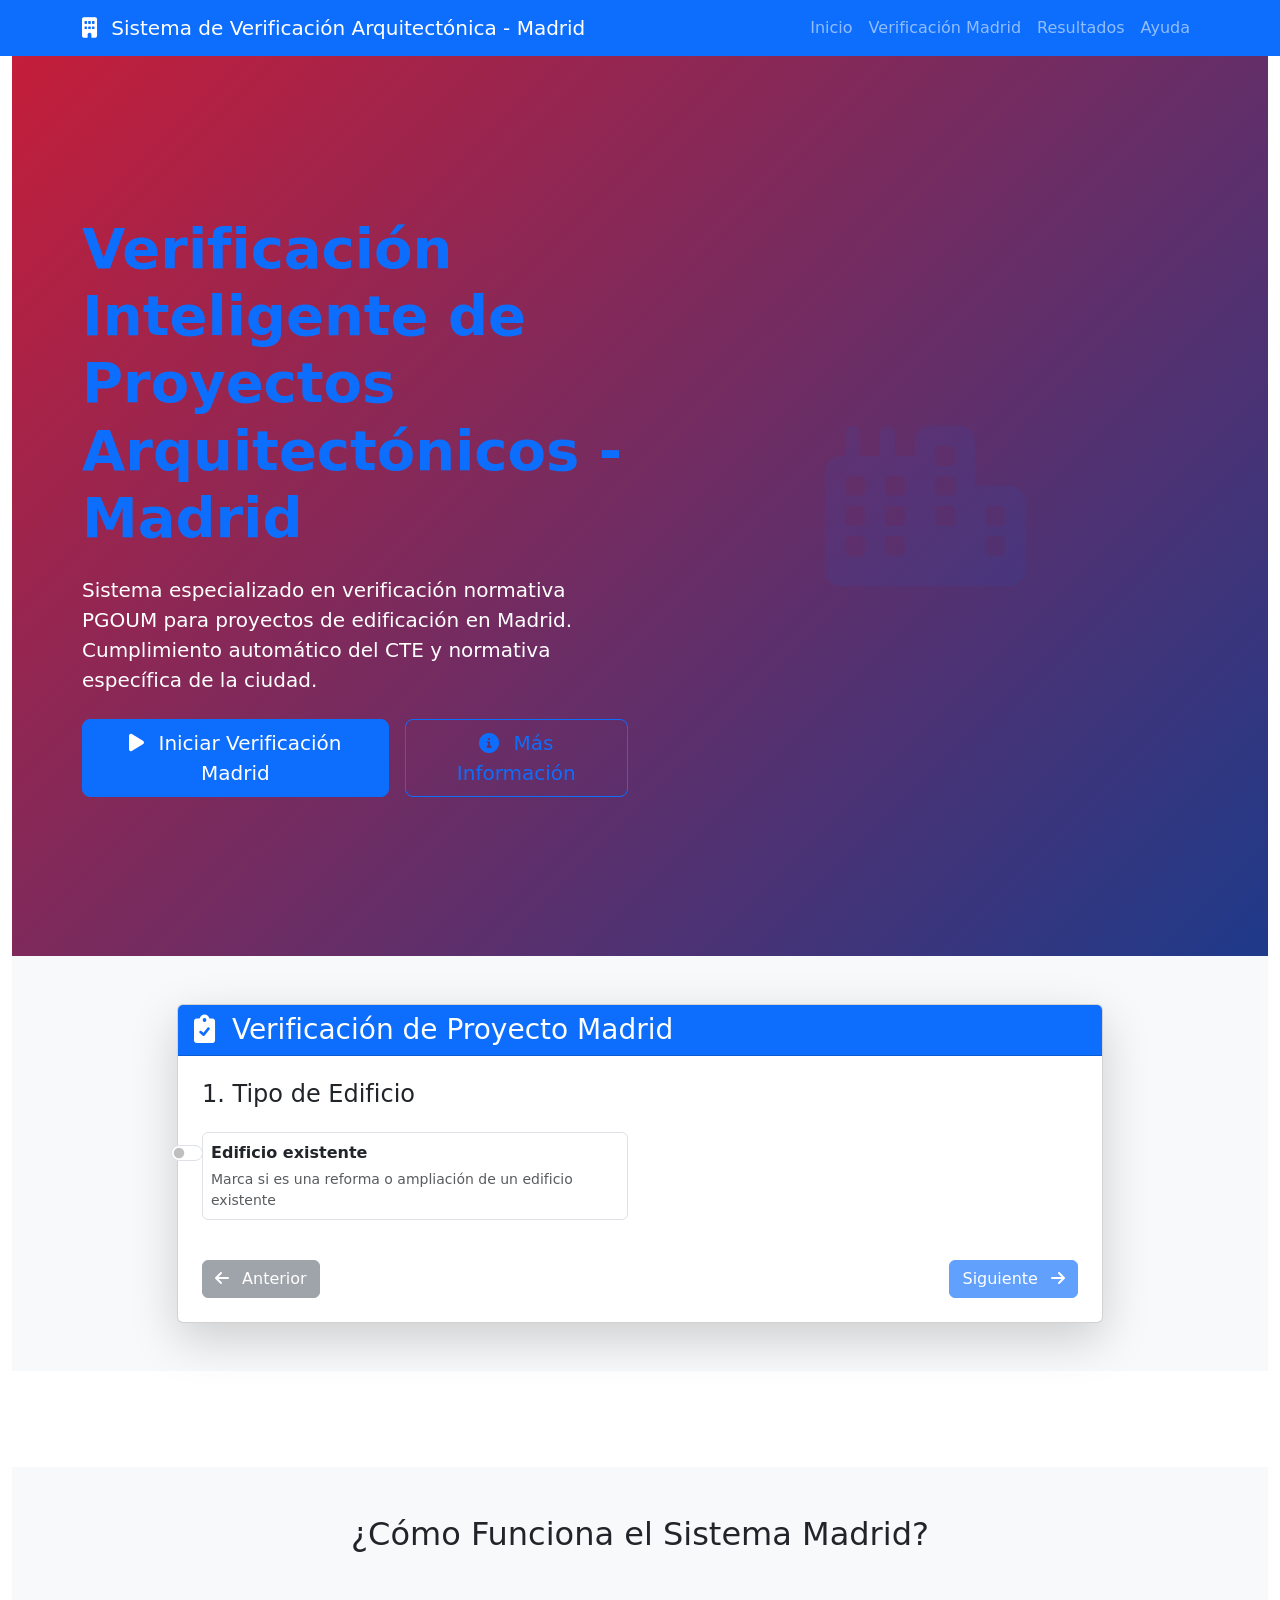
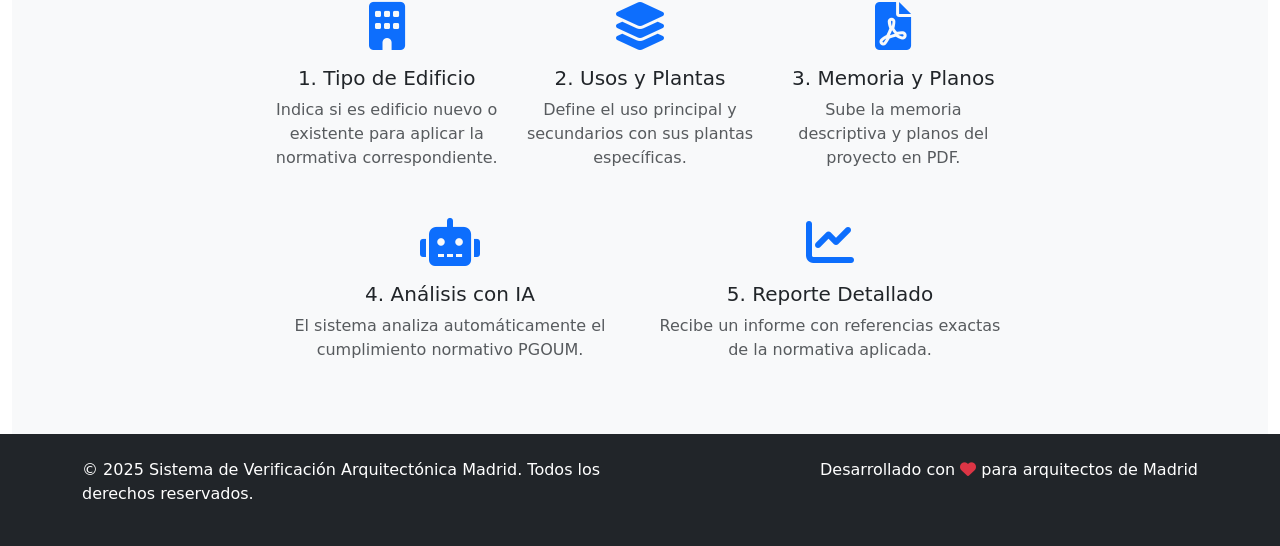
==== commit 845dd9ba: "Implementación completa del Sistema de Verificación Arquitectónica Madrid - 5 Fases  Fase 1: Fronten" ====
--- a/frontend/index.html
+++ b/frontend/index.html
@@ -91,7 +91,7 @@
                                     <div class="row">
                                         <div class="col-md-6">
                                             <div class="form-check form-switch mb-3">
-                                                <input class="form-check-input" type="checkbox" id="isExistingBuilding" onchange="toggleBuildingType()">
+                                                <input class="form-check-input" type="checkbox" id="isExistingBuilding">
                                                 <label class="form-check-label" for="isExistingBuilding">
                                                     <strong>Edificio existente</strong>
                                                 </label>
@@ -109,7 +109,7 @@
                                     <div class="row">
                                         <div class="col-md-8">
                                             <label for="primaryUse" class="form-label">Selecciona el uso principal:</label>
-                                            <select class="form-select" id="primaryUse" onchange="updatePrimaryUse()">
+                                            <select class="form-select" id="primaryUse">
                                                 <option value="">Seleccionar uso principal...</option>
                                                 <option value="residencial">Residencial</option>
                                                 <option value="industrial">Industrial</option>
@@ -134,7 +134,7 @@
                                     <div class="row">
                                         <div class="col-md-6">
                                             <div class="form-check form-switch mb-3">
-                                                <input class="form-check-input" type="checkbox" id="hasSecondaryUses" onchange="toggleSecondaryUses()">
+                                                <input class="form-check-input" type="checkbox" id="hasSecondaryUses">
                                                 <label class="form-check-label" for="hasSecondaryUses">
                                                     <strong>Tiene uso secundario</strong>
                                                 </label>
@@ -150,53 +150,53 @@
                                                 <div class="row">
                                                     <div class="col-md-6">
                                                         <div class="form-check">
-                                                            <input class="form-check-input" type="checkbox" value="residencial" id="sec_residencial" onchange="toggleSecondaryUse('residencial')">
+                                                            <input class="form-check-input" type="checkbox" value="residencial" id="sec_residencial">
                                                             <label class="form-check-label" for="sec_residencial">Residencial</label>
                                                         </div>
                                                         <div class="form-check">
-                                                            <input class="form-check-input" type="checkbox" value="industrial" id="sec_industrial" onchange="toggleSecondaryUse('industrial')">
+                                                            <input class="form-check-input" type="checkbox" value="industrial" id="sec_industrial">
                                                             <label class="form-check-label" for="sec_industrial">Industrial</label>
                                                         </div>
                                                         <div class="form-check">
-                                                            <input class="form-check-input" type="checkbox" value="garaje-aparcamiento" id="sec_garaje" onchange="toggleSecondaryUse('garaje-aparcamiento')">
+                                                            <input class="form-check-input" type="checkbox" value="garaje-aparcamiento" id="sec_garaje">
                                                             <label class="form-check-label" for="sec_garaje">Garaje-Aparcamiento</label>
                                                         </div>
                                                         <div class="form-check">
-                                                            <input class="form-check-input" type="checkbox" value="servicios_terciarios" id="sec_terciarios" onchange="toggleSecondaryUse('servicios_terciarios')">
+                                                            <input class="form-check-input" type="checkbox" value="servicios_terciarios" id="sec_terciarios">
                                                             <label class="form-check-label" for="sec_terciarios">Servicios Terciarios</label>
                                                         </div>
                                                         <div class="form-check">
-                                                            <input class="form-check-input" type="checkbox" value="dotacional_zona_verde" id="sec_zona_verde" onchange="toggleSecondaryUse('dotacional_zona_verde')">
+                                                            <input class="form-check-input" type="checkbox" value="dotacional_zona_verde" id="sec_zona_verde">
                                                             <label class="form-check-label" for="sec_zona_verde">Dotacional zona verde</label>
                                                         </div>
                                                         <div class="form-check">
-                                                            <input class="form-check-input" type="checkbox" value="dotacional_deportivo" id="sec_deportivo" onchange="toggleSecondaryUse('dotacional_deportivo')">
+                                                            <input class="form-check-input" type="checkbox" value="dotacional_deportivo" id="sec_deportivo">
                                                             <label class="form-check-label" for="sec_deportivo">Dotacional Deportivo</label>
                                                         </div>
                                                     </div>
                                                     <div class="col-md-6">
                                                         <div class="form-check">
-                                                            <input class="form-check-input" type="checkbox" value="dotacional_equipamiento" id="sec_equipamiento" onchange="toggleSecondaryUse('dotacional_equipamiento')">
+                                                            <input class="form-check-input" type="checkbox" value="dotacional_equipamiento" id="sec_equipamiento">
                                                             <label class="form-check-label" for="sec_equipamiento">Dotacional equipamiento</label>
                                                         </div>
                                                         <div class="form-check">
-                                                            <input class="form-check-input" type="checkbox" value="dotacional_servicios_publicos" id="sec_servicios_publicos" onchange="toggleSecondaryUse('dotacional_servicios_publicos')">
+                                                            <input class="form-check-input" type="checkbox" value="dotacional_servicios_publicos" id="sec_servicios_publicos">
                                                             <label class="form-check-label" for="sec_servicios_publicos">Dotacional servicios públicos</label>
                                                         </div>
                                                         <div class="form-check">
-                                                            <input class="form-check-input" type="checkbox" value="dotacional_administracion_publica" id="sec_administracion" onchange="toggleSecondaryUse('dotacional_administracion_publica')">
+                                                            <input class="form-check-input" type="checkbox" value="dotacional_administracion_publica" id="sec_administracion">
                                                             <label class="form-check-label" for="sec_administracion">Dotacional administración pública</label>
                                                         </div>
                                                         <div class="form-check">
-                                                            <input class="form-check-input" type="checkbox" value="dotacional_infraestructural" id="sec_infraestructural" onchange="toggleSecondaryUse('dotacional_infraestructural')">
+                                                            <input class="form-check-input" type="checkbox" value="dotacional_infraestructural" id="sec_infraestructural">
                                                             <label class="form-check-label" for="sec_infraestructural">Dotacional Infraestructural</label>
                                                         </div>
                                                         <div class="form-check">
-                                                            <input class="form-check-input" type="checkbox" value="dotacional_via_publica" id="sec_via_publica" onchange="toggleSecondaryUse('dotacional_via_publica')">
+                                                            <input class="form-check-input" type="checkbox" value="dotacional_via_publica" id="sec_via_publica">
                                                             <label class="form-check-label" for="sec_via_publica">Dotacional Vía Pública</label>
                                                         </div>
                                                         <div class="form-check">
-                                                            <input class="form-check-input" type="checkbox" value="dotacional_transporte" id="sec_transporte" onchange="toggleSecondaryUse('dotacional_transporte')">
+                                                            <input class="form-check-input" type="checkbox" value="dotacional_transporte" id="sec_transporte">
                                                             <label class="form-check-label" for="sec_transporte">Dotacional Transporte</label>
                                                         </div>
                                                     </div>
@@ -214,23 +214,155 @@
                                 <!-- Step 4: File Upload -->
                                 <div id="step4" class="verification-step">
                                     <h4 class="mb-4">4. Subir Memoria y Planos</h4>
-                                    <div class="upload-area" id="uploadArea">
-                                        <div class="upload-content">
-                                            <i class="fas fa-cloud-upload-alt fa-3x text-muted mb-3"></i>
-                                            <h5>Arrastra y suelta memoria y planos aquí</h5>
-                                            <p class="text-muted">o haz clic para seleccionar archivos PDF</p>
-                                            <input type="file" id="fileInput" multiple accept=".pdf" class="d-none">
-                                            <button class="btn btn-outline-primary" onclick="document.getElementById('fileInput').click()">
-                                                Seleccionar Archivos
-                                            </button>
-                                        </div>
-                                    </div>
-                                    <div id="fileList" class="mt-3"></div>
-                                </div>
-
-                                <!-- Step 5: Verification Process -->
+                                    
+                                    <!-- Memoria Upload Section -->
+                                    <div class="mb-4">
+                                        <h5 class="mb-3">
+                                            <i class="fas fa-file-alt me-2 text-primary"></i>
+                                            Subir Memoria Descriptiva
+                                        </h5>
+                                        <div class="upload-area memoria-upload" id="memoriaUploadArea">
+                                            <div class="upload-content">
+                                                <i class="fas fa-file-alt fa-3x text-muted mb-3"></i>
+                                                <h6>Arrastra y suelta la memoria aquí</h6>
+                                                <p class="text-muted">o haz clic para seleccionar archivo PDF</p>
+                                                <input type="file" id="memoriaInput" accept=".pdf" class="d-none">
+                                                <button class="btn btn-outline-primary btn-sm" onclick="document.getElementById('memoriaInput').click()">
+                                                    Seleccionar Memoria
+                                                </button>
+                                            </div>
+                                        </div>
+                                        <div id="memoriaFileList" class="mt-2"></div>
+                                    </div>
+
+                                    <!-- Planos Upload Section -->
+                                    <div class="mb-4">
+                                        <h5 class="mb-3">
+                                            <i class="fas fa-drafting-compass me-2 text-success"></i>
+                                            Subir Planos Arquitectónicos
+                                        </h5>
+                                        <div class="upload-area planos-upload" id="planosUploadArea">
+                                            <div class="upload-content">
+                                                <i class="fas fa-drafting-compass fa-3x text-muted mb-3"></i>
+                                                <h6>Arrastra y suelta los planos aquí</h6>
+                                                <p class="text-muted">o haz clic para seleccionar archivos PDF</p>
+                                                <input type="file" id="planosInput" multiple accept=".pdf" class="d-none">
+                                                <button class="btn btn-outline-success btn-sm" onclick="document.getElementById('planosInput').click()">
+                                                    Seleccionar Planos
+                                                </button>
+                                            </div>
+                                        </div>
+                                        <div id="planosFileList" class="mt-2"></div>
+                                    </div>
+                                    
+                                    <!-- Document Classification Section -->
+                                    <div class="mt-4 p-3 bg-light rounded">
+                                        <h6><i class="fas fa-robot text-info"></i> Clasificación Automática</h6>
+                                        <p class="text-muted small">
+                                            El sistema puede clasificar automáticamente tus documentos entre memorias y planos usando IA.
+                                        </p>
+                                        <button id="classifyDocumentsBtn" class="btn btn-outline-info btn-sm">
+                                            <i class="fas fa-magic"></i> Clasificar Automáticamente
+                                        </button>
+                                        <div id="classificationDetails" class="mt-3"></div>
+                                    </div>
+                                    
+                                    <!-- Normative Application Section -->
+                                    <div class="mt-4 p-3 bg-light rounded">
+                                        <h6><i class="fas fa-gavel text-warning"></i> Aplicación de Normativa Específica</h6>
+                                        <p class="text-muted small">
+                                            Aplica la normativa específica de Madrid según el tipo de edificio, uso secundario y plantas.
+                                        </p>
+                                        <button id="applyNormativeBtn" class="btn btn-outline-warning btn-sm">
+                                            <i class="fas fa-gavel"></i> Aplicar Normativa Específica
+                                        </button>
+                                        <div id="normativeDocuments" class="mt-3"></div>
+                                        <div id="floorAssignments" class="mt-3"></div>
+                                        <div id="complianceRequirements" class="mt-3"></div>
+                                    </div>
+                                </div>
+
+                                <!-- Step 5: Ambiguity Resolution Chatbot -->
                                 <div id="step5" class="verification-step">
-                                    <h4 class="mb-4">5. Proceso de Verificación Madrid</h4>
+                                    <h4 class="mb-4">5. Resolución de Ambigüedades</h4>
+                                    <div class="chatbot-container">
+                                        <div class="chatbot-header">
+                                            <div class="chatbot-avatar">
+                                                <i class="fas fa-robot"></i>
+                                            </div>
+                                            <div class="chatbot-info">
+                                                <h5 class="mb-0">Asistente de Verificación Madrid</h5>
+                                                <small class="text-muted">Resolviendo ambigüedades del proyecto</small>
+                                            </div>
+                                            <div class="chatbot-status">
+                                                <span id="chatbotStatus" class="badge bg-warning">Analizando</span>
+                                            </div>
+                                        </div>
+                                        
+                                        <div class="chatbot-messages" id="chatbotMessages">
+                                            <div class="message bot-message">
+                                                <div class="message-avatar">
+                                                    <i class="fas fa-robot"></i>
+                                                </div>
+                                                <div class="message-content">
+                                                    <div class="message-text">
+                                                        ¡Hola! Soy el asistente de verificación arquitectónica de Madrid. 
+                                                        Estoy analizando tu proyecto para detectar posibles ambigüedades que necesiten aclaración.
+                                                    </div>
+                                                    <div class="message-time">
+                                                        <small class="text-muted">Ahora</small>
+                                                    </div>
+                                                </div>
+                                            </div>
+                                        </div>
+                                        
+                                        <div class="chatbot-input-container">
+                                            <div class="input-group">
+                                                <input type="text" id="chatbotInput" class="form-control" 
+                                                       placeholder="Escribe tu respuesta aquí..." disabled>
+                                                <button id="sendMessageBtn" class="btn btn-primary" disabled>
+                                                    <i class="fas fa-paper-plane"></i>
+                                                </button>
+                                            </div>
+                                            <div class="suggested-actions" id="suggestedActions">
+                                                <!-- Las acciones sugeridas aparecerán aquí -->
+                                            </div>
+                                        </div>
+                                        
+                                        <div class="chatbot-progress">
+                                            <div class="progress">
+                                                <div id="ambiguityProgress" class="progress-bar bg-info" role="progressbar" style="width: 0%"></div>
+                                            </div>
+                                            <small class="text-muted">
+                                                <span id="ambiguityCount">0</span> ambigüedades detectadas | 
+                                                <span id="resolvedCount">0</span> resueltas
+                                            </small>
+                                        </div>
+                                    </div>
+                                </div>
+
+                                <!-- Step 6: Final Checklist -->
+                                <div id="step6" class="verification-step">
+                                    <h4 class="mb-4">6. Checklist Final de Verificación</h4>
+                                    <div class="alert alert-info">
+                                        <h6><i class="fas fa-clipboard-check"></i> Checklist Final</h6>
+                                        <p class="mb-0">
+                                            Genera un checklist final completo basado en la normativa aplicada y los resultados de verificación.
+                                        </p>
+                                    </div>
+                                    
+                                    <div class="text-center mb-4">
+                                        <button id="generateFinalChecklistBtn" class="btn btn-primary btn-lg">
+                                            <i class="fas fa-clipboard-check"></i> Generar Checklist Final
+                                        </button>
+                                    </div>
+                                    
+                                    <div id="finalChecklistContainer" class="mt-4"></div>
+                                </div>
+
+                                <!-- Step 7: Madrid Verification Process -->
+                                <div id="step7" class="verification-step">
+                                    <h4 class="mb-4">7. Proceso de Verificación Madrid</h4>
                                     <div class="progress mb-4">
                                         <div class="progress-bar" role="progressbar" style="width: 0%" id="progressBar"></div>
                                     </div>
--- a/frontend/styles.css
+++ b/frontend/styles.css
@@ -84,6 +84,38 @@
     background-color: rgba(13, 110, 253, 0.1);
 }
 
+/* Memoria Upload Area */
+.memoria-upload {
+    border-color: var(--primary-color);
+    background-color: rgba(13, 110, 253, 0.02);
+}
+
+.memoria-upload:hover {
+    border-color: var(--primary-color);
+    background-color: rgba(13, 110, 253, 0.08);
+}
+
+.memoria-upload.dragover {
+    border-color: var(--primary-color);
+    background-color: rgba(13, 110, 253, 0.15);
+}
+
+/* Planos Upload Area */
+.planos-upload {
+    border-color: var(--success-color);
+    background-color: rgba(25, 135, 84, 0.02);
+}
+
+.planos-upload:hover {
+    border-color: var(--success-color);
+    background-color: rgba(25, 135, 84, 0.08);
+}
+
+.planos-upload.dragover {
+    border-color: var(--success-color);
+    background-color: rgba(25, 135, 84, 0.15);
+}
+
 .upload-content {
     pointer-events: none;
 }
@@ -112,6 +144,26 @@
 .file-item .file-actions {
     display: flex;
     gap: 5px;
+}
+
+/* Memoria File Item */
+.memoria-file {
+    border-left: 4px solid var(--primary-color);
+    background-color: rgba(13, 110, 253, 0.02);
+}
+
+.memoria-file .file-icon {
+    color: var(--primary-color);
+}
+
+/* Planos File Item */
+.planos-file {
+    border-left: 4px solid var(--success-color);
+    background-color: rgba(25, 135, 84, 0.02);
+}
+
+.planos-file .file-icon {
+    color: var(--success-color);
 }
 
 /* Progress Bar */
@@ -362,6 +414,232 @@
 .selected-floors {
     min-height: 2rem;
     padding: 0.5rem;
+}
+
+/* =============================================================================
+   CHATBOT STYLES
+   ============================================================================= */
+
+.chatbot-container {
+    background: #ffffff;
+    border: 1px solid #dee2e6;
+    border-radius: 15px;
+    overflow: hidden;
+    box-shadow: 0 4px 6px rgba(0, 0, 0, 0.1);
+    height: 500px;
+    display: flex;
+    flex-direction: column;
+}
+
+.chatbot-header {
+    background: linear-gradient(135deg, #667eea 0%, #764ba2 100%);
+    color: white;
+    padding: 1rem;
+    display: flex;
+    align-items: center;
+    gap: 1rem;
+}
+
+.chatbot-avatar {
+    width: 50px;
+    height: 50px;
+    background: rgba(255, 255, 255, 0.2);
+    border-radius: 50%;
+    display: flex;
+    align-items: center;
+    justify-content: center;
+    font-size: 1.5rem;
+}
+
+.chatbot-info {
+    flex: 1;
+}
+
+.chatbot-info h5 {
+    margin: 0;
+    font-weight: 600;
+}
+
+.chatbot-info small {
+    opacity: 0.9;
+}
+
+.chatbot-status .badge {
+    font-size: 0.75rem;
+    padding: 0.5rem 0.75rem;
+}
+
+.chatbot-messages {
+    flex: 1;
+    padding: 1rem;
+    overflow-y: auto;
+    background: #f8f9fa;
+    display: flex;
+    flex-direction: column;
+    gap: 1rem;
+}
+
+.message {
+    display: flex;
+    gap: 0.75rem;
+    max-width: 80%;
+}
+
+.bot-message {
+    align-self: flex-start;
+}
+
+.user-message {
+    align-self: flex-end;
+    flex-direction: row-reverse;
+}
+
+.message-avatar {
+    width: 35px;
+    height: 35px;
+    border-radius: 50%;
+    display: flex;
+    align-items: center;
+    justify-content: center;
+    font-size: 1rem;
+    flex-shrink: 0;
+}
+
+.bot-message .message-avatar {
+    background: #667eea;
+    color: white;
+}
+
+.user-message .message-avatar {
+    background: #28a745;
+    color: white;
+}
+
+.message-content {
+    flex: 1;
+    min-width: 0;
+}
+
+.message-text {
+    background: white;
+    padding: 0.75rem 1rem;
+    border-radius: 18px;
+    box-shadow: 0 2px 4px rgba(0, 0, 0, 0.1);
+    word-wrap: break-word;
+    line-height: 1.4;
+}
+
+.bot-message .message-text {
+    border-bottom-left-radius: 4px;
+}
+
+.user-message .message-text {
+    background: #007bff;
+    color: white;
+    border-bottom-right-radius: 4px;
+}
+
+.message-time {
+    margin-top: 0.25rem;
+    text-align: right;
+}
+
+.user-message .message-time {
+    text-align: left;
+}
+
+.chatbot-input-container {
+    padding: 1rem;
+    background: white;
+    border-top: 1px solid #dee2e6;
+}
+
+.suggested-actions {
+    margin-top: 0.75rem;
+    display: flex;
+    flex-wrap: wrap;
+    gap: 0.5rem;
+}
+
+.suggested-actions .btn {
+    font-size: 0.875rem;
+    padding: 0.375rem 0.75rem;
+    border-radius: 20px;
+    transition: all 0.2s ease;
+}
+
+.suggested-actions .btn:hover {
+    transform: translateY(-1px);
+    box-shadow: 0 2px 4px rgba(0, 0, 0, 0.1);
+}
+
+.chatbot-progress {
+    padding: 0.75rem 1rem;
+    background: #f8f9fa;
+    border-top: 1px solid #dee2e6;
+}
+
+.chatbot-progress .progress {
+    height: 6px;
+    margin-bottom: 0.5rem;
+}
+
+.chatbot-progress small {
+    font-size: 0.75rem;
+    color: #6c757d;
+}
+
+/* Chatbot Animations */
+.message {
+    animation: slideInUp 0.3s ease-out;
+}
+
+@keyframes slideInUp {
+    from {
+        opacity: 0;
+        transform: translateY(20px);
+    }
+    to {
+        opacity: 1;
+        transform: translateY(0);
+    }
+}
+
+/* Chatbot Responsive */
+@media (max-width: 768px) {
+    .chatbot-container {
+        height: 400px;
+    }
+    
+    .chatbot-header {
+        padding: 0.75rem;
+    }
+    
+    .chatbot-avatar {
+        width: 40px;
+        height: 40px;
+        font-size: 1.25rem;
+    }
+    
+    .chatbot-info h5 {
+        font-size: 1rem;
+    }
+    
+    .message {
+        max-width: 90%;
+    }
+    
+    .message-avatar {
+        width: 30px;
+        height: 30px;
+        font-size: 0.875rem;
+    }
+    
+    .message-text {
+        padding: 0.5rem 0.75rem;
+        font-size: 0.875rem;
+    }
+}
     background-color: #e9ecef;
     border-radius: 0.375rem;
     border: 1px solid #ced4da;
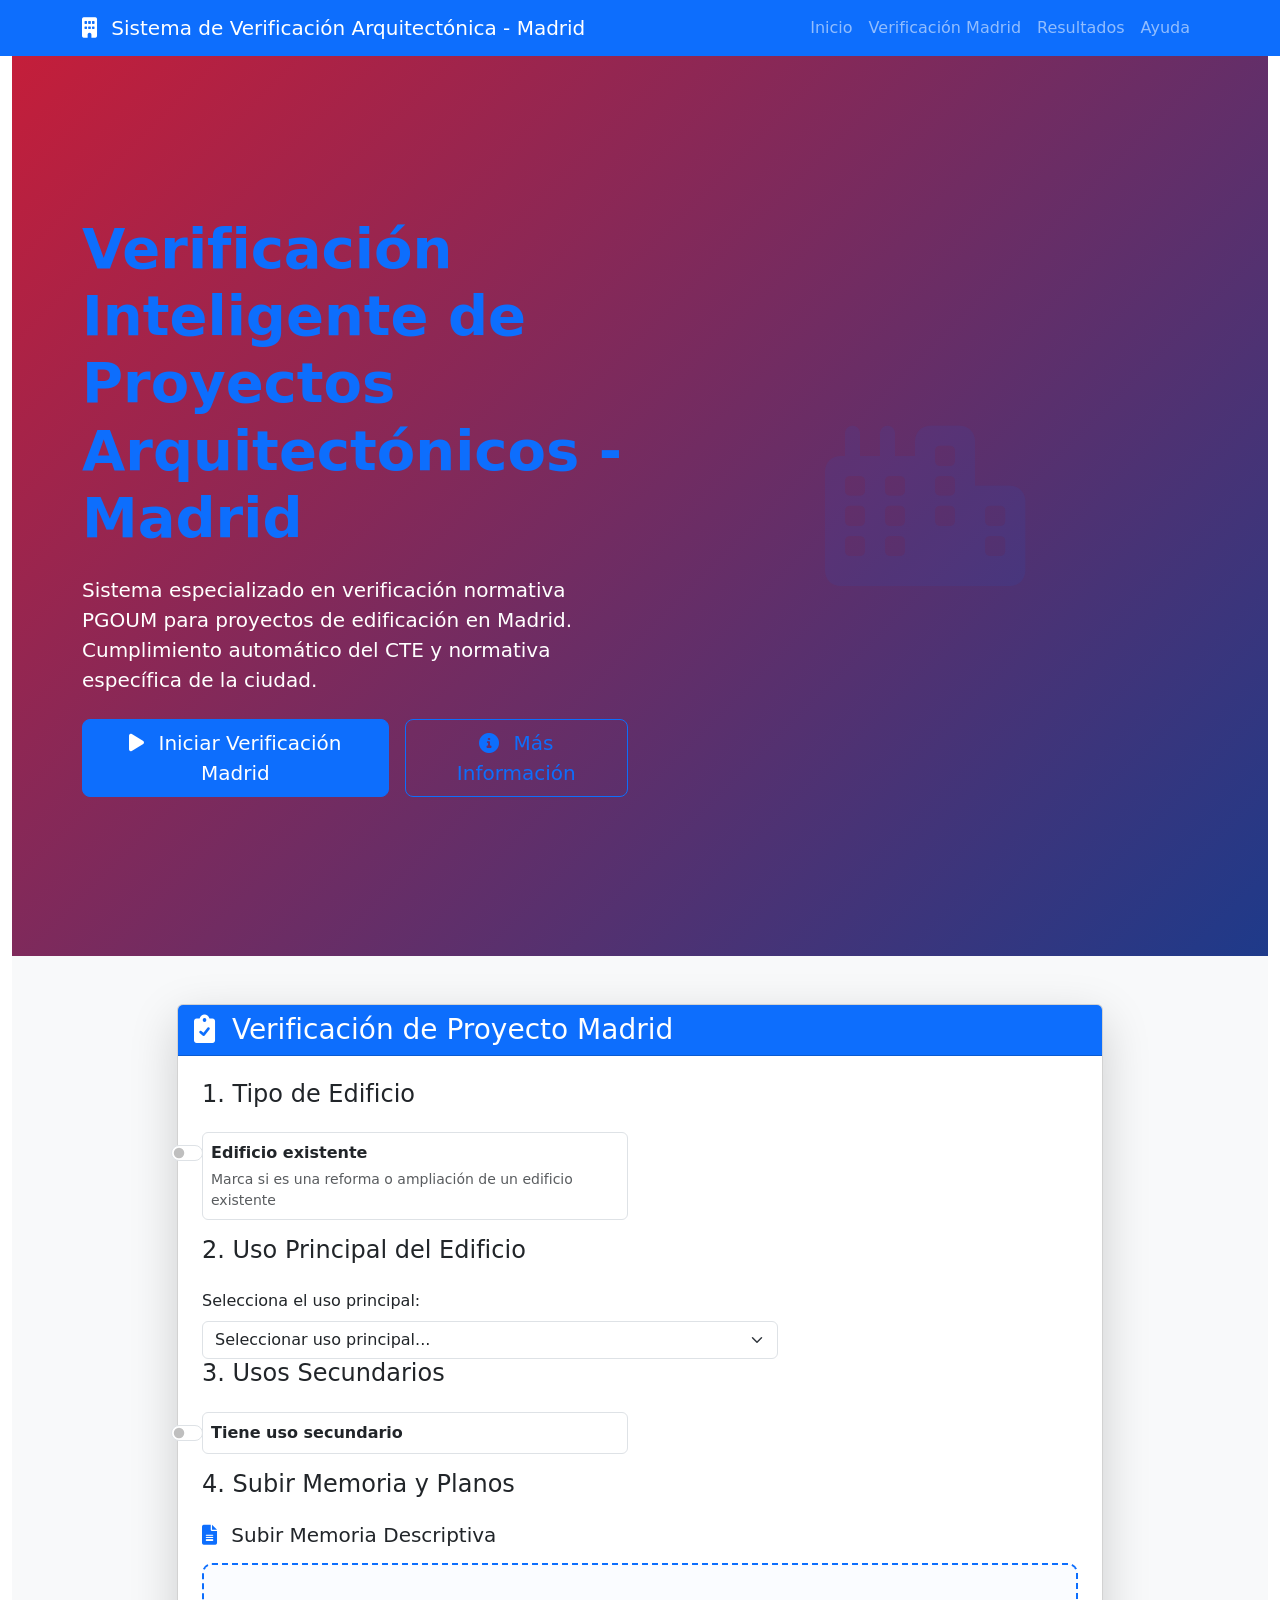
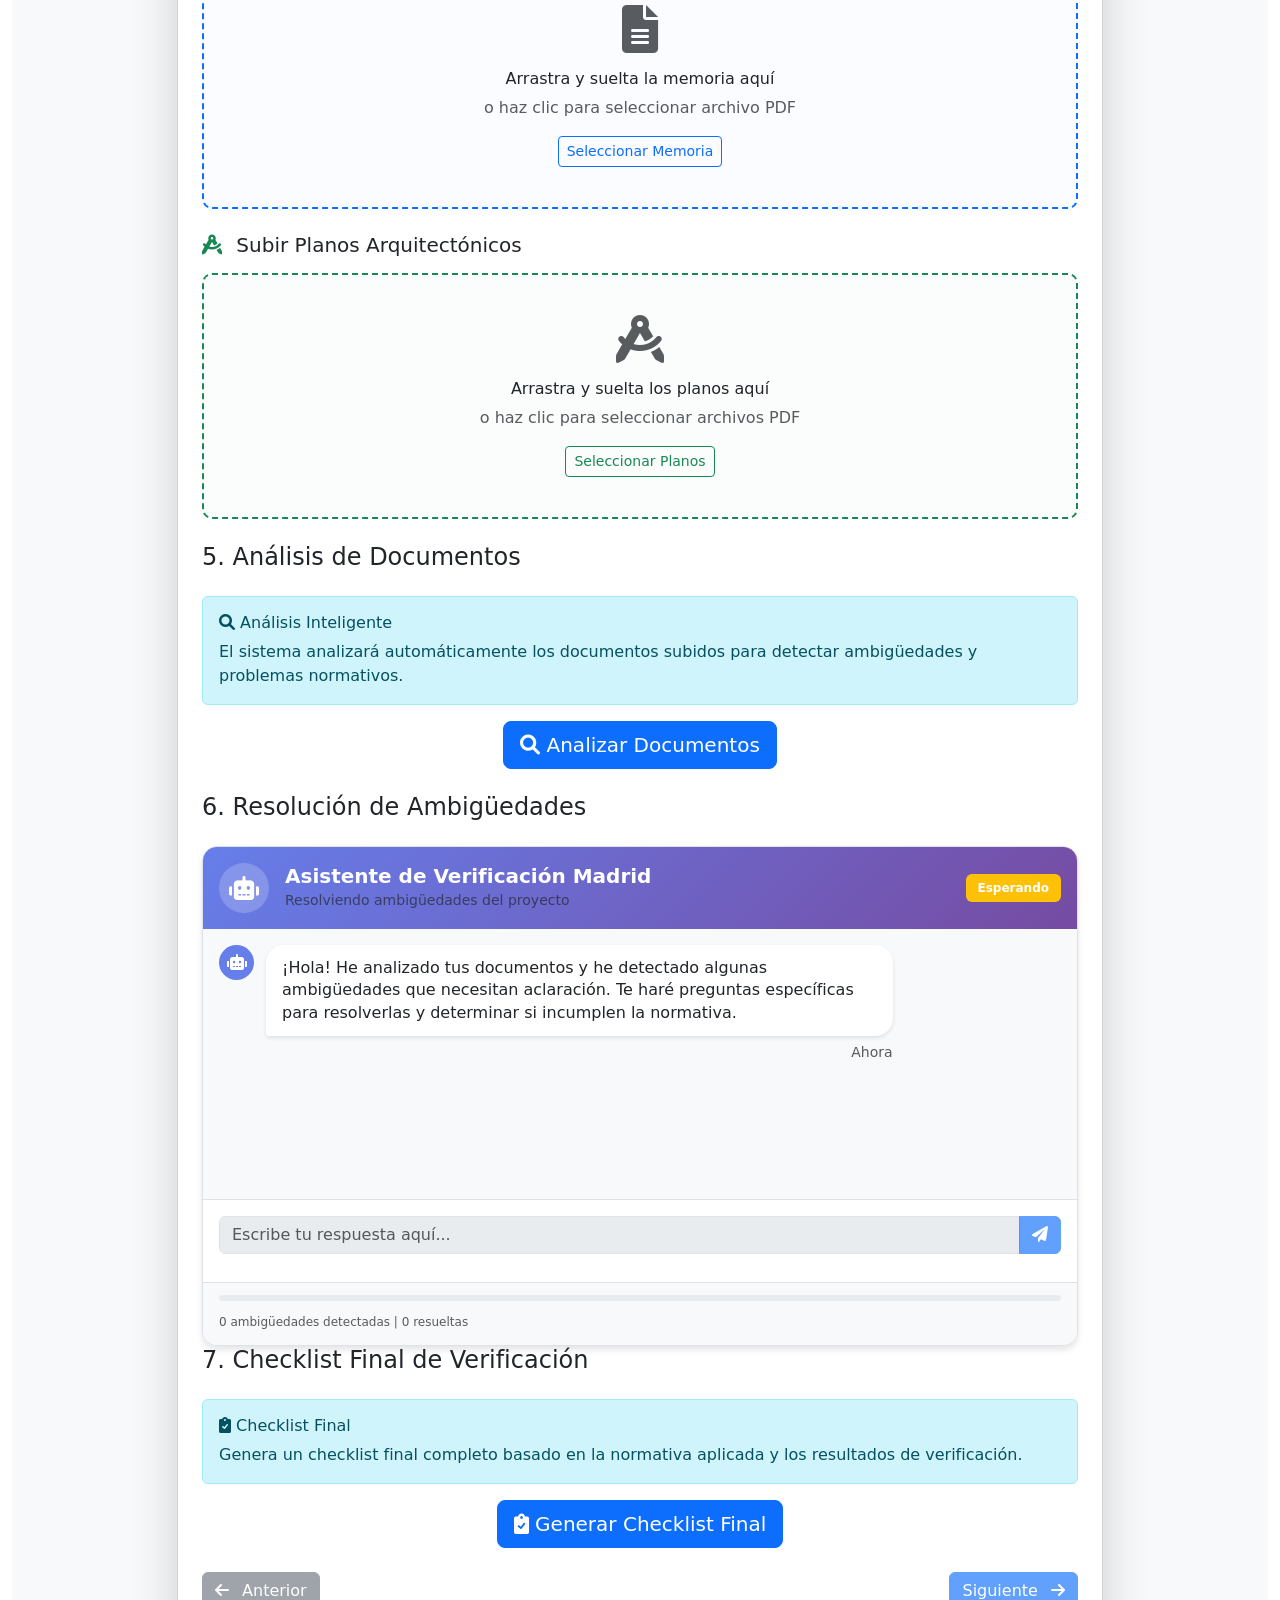
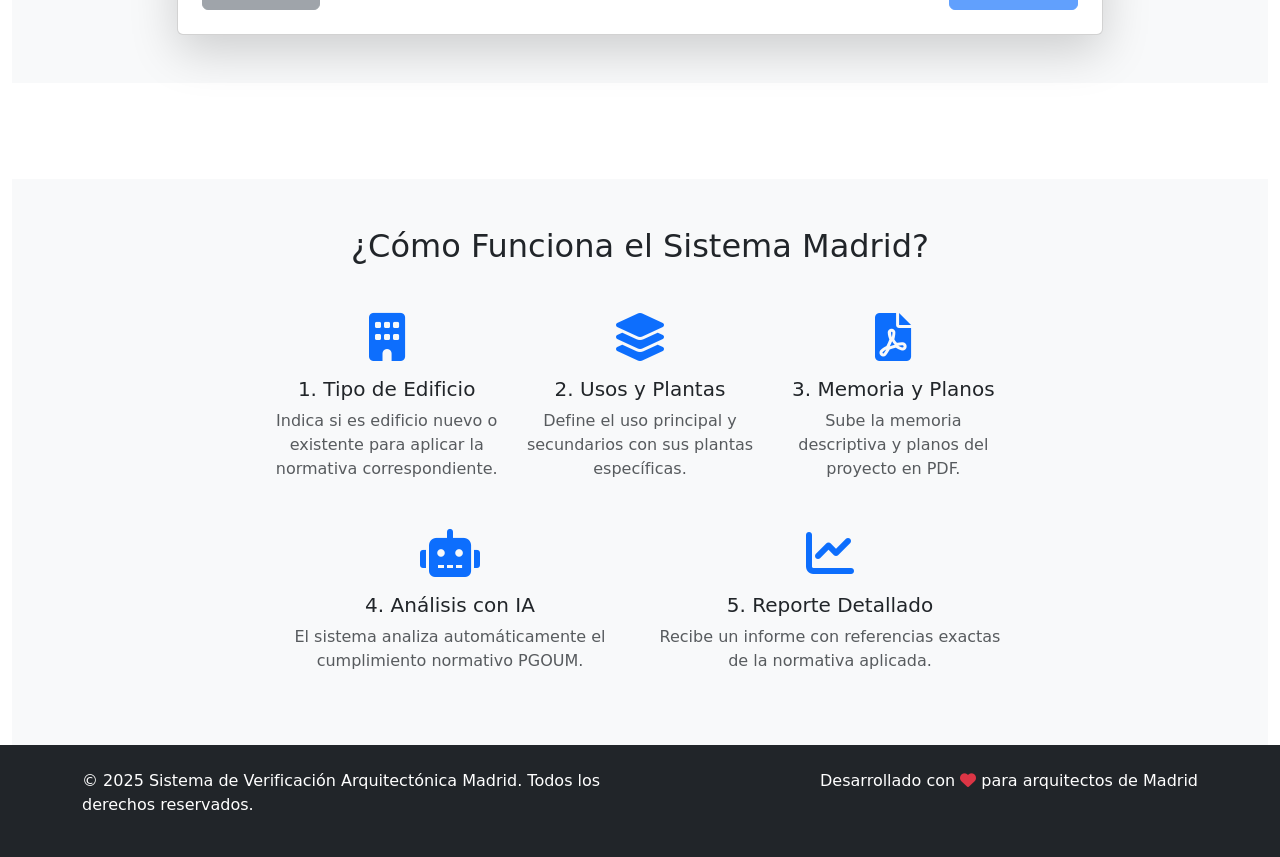
==== commit 6cde1ad9: "Fix: Corregir múltiples problemas del frontend - Añadir funciones showSpinner() y hideSpinner() que " ====
--- a/frontend/index.html
+++ b/frontend/index.html
@@ -226,7 +226,7 @@
                                                 <i class="fas fa-file-alt fa-3x text-muted mb-3"></i>
                                                 <h6>Arrastra y suelta la memoria aquí</h6>
                                                 <p class="text-muted">o haz clic para seleccionar archivo PDF</p>
-                                                <input type="file" id="memoriaInput" accept=".pdf" class="d-none">
+                                                <input type="file" id="memoriaInput" multiple accept=".pdf" class="d-none">
                                                 <button class="btn btn-outline-primary btn-sm" onclick="document.getElementById('memoriaInput').click()">
                                                     Seleccionar Memoria
                                                 </button>
@@ -242,20 +242,21 @@
                                             Subir Planos Arquitectónicos
                                         </h5>
                                         <div class="upload-area planos-upload" id="planosUploadArea">
-                                            <div class="upload-content">
+                                        <div class="upload-content">
                                                 <i class="fas fa-drafting-compass fa-3x text-muted mb-3"></i>
                                                 <h6>Arrastra y suelta los planos aquí</h6>
-                                                <p class="text-muted">o haz clic para seleccionar archivos PDF</p>
+                                            <p class="text-muted">o haz clic para seleccionar archivos PDF</p>
                                                 <input type="file" id="planosInput" multiple accept=".pdf" class="d-none">
                                                 <button class="btn btn-outline-success btn-sm" onclick="document.getElementById('planosInput').click()">
                                                     Seleccionar Planos
-                                                </button>
-                                            </div>
-                                        </div>
+                                            </button>
+                                        </div>
+                                    </div>
                                         <div id="planosFileList" class="mt-2"></div>
                                     </div>
                                     
-                                    <!-- Document Classification Section -->
+                                    <!-- Document Classification Section - COMENTADO TEMPORALMENTE -->
+                                    <!--
                                     <div class="mt-4 p-3 bg-light rounded">
                                         <h6><i class="fas fa-robot text-info"></i> Clasificación Automática</h6>
                                         <p class="text-muted small">
@@ -266,8 +267,10 @@
                                         </button>
                                         <div id="classificationDetails" class="mt-3"></div>
                                     </div>
-                                    
-                                    <!-- Normative Application Section -->
+                                    -->
+                                    
+                                    <!-- Normative Application Section - COMENTADO TEMPORALMENTE -->
+                                    <!--
                                     <div class="mt-4 p-3 bg-light rounded">
                                         <h6><i class="fas fa-gavel text-warning"></i> Aplicación de Normativa Específica</h6>
                                         <p class="text-muted small">
@@ -280,11 +283,42 @@
                                         <div id="floorAssignments" class="mt-3"></div>
                                         <div id="complianceRequirements" class="mt-3"></div>
                                     </div>
-                                </div>
-
-                                <!-- Step 5: Ambiguity Resolution Chatbot -->
+                                    -->
+                                </div>
+
+                                <!-- Step 5: Document Analysis -->
                                 <div id="step5" class="verification-step">
-                                    <h4 class="mb-4">5. Resolución de Ambigüedades</h4>
+                                    <h4 class="mb-4">5. Análisis de Documentos</h4>
+                                    
+                                    <div class="alert alert-info">
+                                        <h6><i class="fas fa-search"></i> Análisis Inteligente</h6>
+                                        <p class="mb-0">
+                                            El sistema analizará automáticamente los documentos subidos para detectar ambigüedades y problemas normativos.
+                                        </p>
+                                    </div>
+                                    
+                                    <div class="text-center mb-4">
+                                        <button id="analyzeDocumentsBtn" class="btn btn-primary btn-lg">
+                                            <i class="fas fa-search"></i> Analizar Documentos
+                                        </button>
+                                    </div>
+                                    
+                                    <div id="analysisResults" class="mt-4">
+                                        <!-- Los resultados del análisis se mostrarán aquí -->
+                                    </div>
+                                    
+                                    <div id="ambiguitiesDetected" class="mt-4" style="display: none;">
+                                        <h6><i class="fas fa-exclamation-triangle text-warning"></i> Ambigüedades Detectadas</h6>
+                                        <div id="ambiguitiesList" class="list-group">
+                                            <!-- Las ambigüedades se mostrarán aquí -->
+                                        </div>
+                                    </div>
+                                </div>
+
+                                <!-- Step 6: Ambiguity Resolution Chatbot -->
+                                <div id="step6" class="verification-step">
+                                    <h4 class="mb-4">6. Resolución de Ambigüedades</h4>
+                                    
                                     <div class="chatbot-container">
                                         <div class="chatbot-header">
                                             <div class="chatbot-avatar">
@@ -295,7 +329,7 @@
                                                 <small class="text-muted">Resolviendo ambigüedades del proyecto</small>
                                             </div>
                                             <div class="chatbot-status">
-                                                <span id="chatbotStatus" class="badge bg-warning">Analizando</span>
+                                                <span id="chatbotStatus" class="badge bg-warning">Esperando</span>
                                             </div>
                                         </div>
                                         
@@ -306,8 +340,8 @@
                                                 </div>
                                                 <div class="message-content">
                                                     <div class="message-text">
-                                                        ¡Hola! Soy el asistente de verificación arquitectónica de Madrid. 
-                                                        Estoy analizando tu proyecto para detectar posibles ambigüedades que necesiten aclaración.
+                                                        ¡Hola! He analizado tus documentos y he detectado algunas ambigüedades que necesitan aclaración.
+                                                        Te haré preguntas específicas para resolverlas y determinar si incumplen la normativa.
                                                     </div>
                                                     <div class="message-time">
                                                         <small class="text-muted">Ahora</small>
@@ -332,7 +366,7 @@
                                         <div class="chatbot-progress">
                                             <div class="progress">
                                                 <div id="ambiguityProgress" class="progress-bar bg-info" role="progressbar" style="width: 0%"></div>
-                                            </div>
+                                    </div>
                                             <small class="text-muted">
                                                 <span id="ambiguityCount">0</span> ambigüedades detectadas | 
                                                 <span id="resolvedCount">0</span> resueltas
@@ -341,9 +375,10 @@
                                     </div>
                                 </div>
 
-                                <!-- Step 6: Final Checklist -->
-                                <div id="step6" class="verification-step">
-                                    <h4 class="mb-4">6. Checklist Final de Verificación</h4>
+                                <!-- Step 7: Final Checklist -->
+                                <div id="step7" class="verification-step">
+                                    <h4 class="mb-4">7. Checklist Final de Verificación</h4>
+                                    
                                     <div class="alert alert-info">
                                         <h6><i class="fas fa-clipboard-check"></i> Checklist Final</h6>
                                         <p class="mb-0">
@@ -358,20 +393,6 @@
                                     </div>
                                     
                                     <div id="finalChecklistContainer" class="mt-4"></div>
-                                </div>
-
-                                <!-- Step 7: Madrid Verification Process -->
-                                <div id="step7" class="verification-step">
-                                    <h4 class="mb-4">7. Proceso de Verificación Madrid</h4>
-                                    <div class="progress mb-4">
-                                        <div class="progress-bar" role="progressbar" style="width: 0%" id="progressBar"></div>
-                                    </div>
-                                    <div id="verificationStatus" class="text-center">
-                                        <div class="spinner-border text-primary" role="status">
-                                            <span class="visually-hidden">Procesando...</span>
-                                        </div>
-                                        <p class="mt-2">Iniciando verificación Madrid...</p>
-                                    </div>
                                 </div>
 
                                 <!-- Navigation Buttons -->
